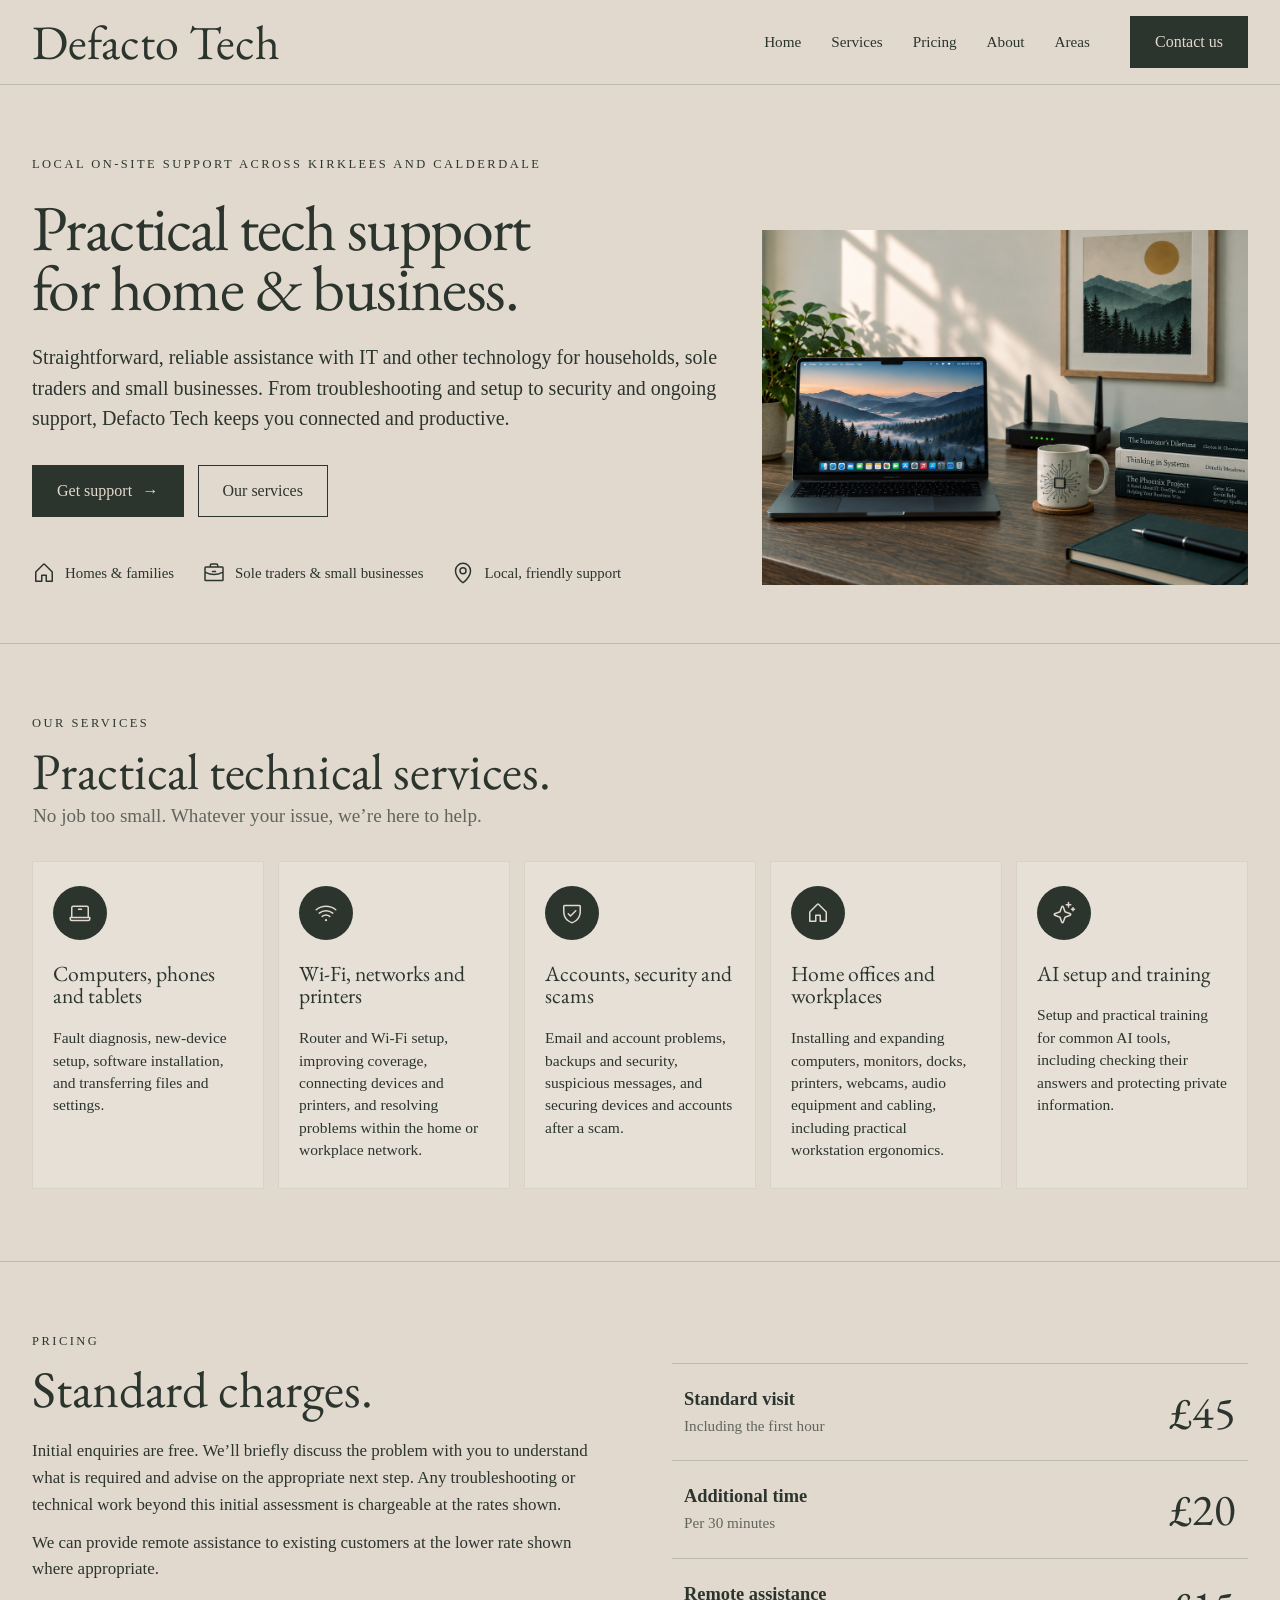
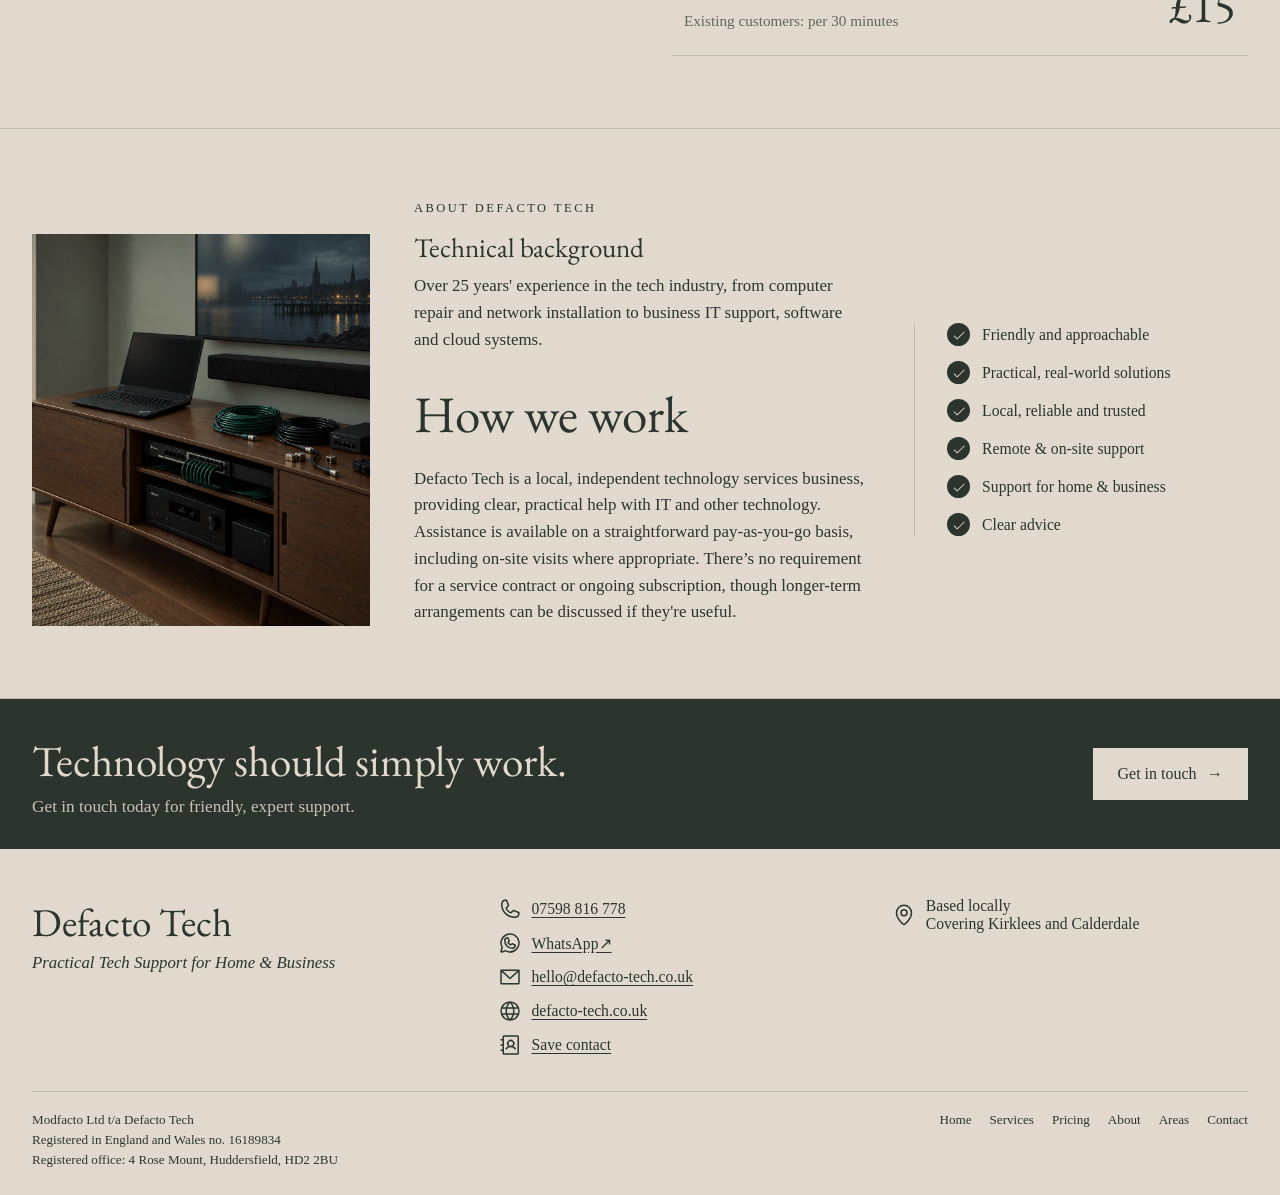
==== index.html @ 12ec0cfb "Import" ====
<!doctype html>
<html lang="en-GB">
    <head>
        <meta charset="utf-8">
        <meta name="viewport" content="width=device-width, initial-scale=1">
        <title>Defacto Tech - Practical Tech Support for Home &amp; Business</title>
        <style>
@font-face {
    font-family: 'EB Garamond';
    src: url('./fonts/EBGaramond-Regular.ttf') format('truetype');
    font-style: normal;
    font-weight: 400;
    font-display: swap;
}
:root {
    --cream: #e2d9ce;
    --green: #2b352e;
    --line: rgba(43,53,46,.20);
    --card: rgba(255,255,255,.18);
    --max: 1320px;
    --font-display: 'EB Garamond', Georgia, serif;
}
* { box-sizing: border-box; }
html { scroll-behavior: smooth; }
body {
    margin: 0;
    background: var(--cream);
    color: var(--green);
    font-family: Georgia, serif;
}
a { color: inherit; }
img { display:block; width:100%; height:auto; }
.wrap { width:min(calc(100% - 64px), var(--max)); margin-inline:auto; }
.display { font-family:var(--font-display); font-weight:400; }
.eyebrow { font-size:.78rem; letter-spacing:.20em; text-transform:uppercase; }
.site-header { border-bottom:1px solid var(--line); }
.header-inner { height:84px; display:flex; align-items:center; gap:40px; }
.brand { font-family:var(--font-display); font-size:3rem; text-decoration:none; margin-right:auto; }
.site-header nav { display:flex; gap:30px; font-size:.95rem; }
.site-header nav a { text-decoration:none; padding:8px 0; border-bottom:1px solid transparent; }
.site-header nav a:hover { border-color:currentColor; }
.btn { display:inline-flex; align-items:center; justify-content:center; min-height:52px; padding:0 24px; border:1px solid var(--green); text-decoration:none; font-size:1rem; }
.btn .arrow { margin-left:.65em; }
.btn.primary { background:var(--green); color:var(--cream); }
.btn.light { background:var(--cream); color:var(--green); border-color:var(--cream); }
.hero { border-bottom:1px solid var(--line); }
.hero-inner { display:grid; grid-template-columns:1.5fr 1fr; }
.hero-copy { padding:72px 30px 58px 0; }
.hero-copy h1 { font-size:clamp(3.1rem,5vw,5.6rem); line-height:.94; margin:26px 0 24px; letter-spacing:-.025em; }
.hero-copy p { font-size:1.25rem; line-height:1.52; margin:0 0 32px; }
.hero-actions { display:flex; gap:14px; flex-wrap:wrap; margin-bottom:44px; }
.audience { display:flex; gap:28px; flex-wrap:wrap; margin:0; padding:0; list-style:none; font-size:.93rem; }
.audience li { display:inline-flex; align-items:center; gap:9px; }
.hero-image { height:auto; align-self:end; padding: 72px 0 58px 0; }
.icon { width:24px; height:24px; flex:0 0 auto; }
.section { padding:72px 0; }
.section-head { display:flex; justify-content:space-between; gap:40px; align-items:end; margin-bottom:28px; }
.section h2 { font-size:3.2rem; line-height:1; margin:14px 0 0; font-weight:400; }
.section-head p { margin:8px 1px 6px; font-size:1.2rem; opacity: 0.7; }
.services { display:grid; grid-template-columns:repeat(5,1fr); gap:14px; margin:0; padding:0; list-style:none; }
.service { background:var(--card); border:1px solid rgba(43,53,46,.08); padding:24px 20px 26px; min-height:260px; }
.service .round { width:54px; height:54px; border-radius:50%; background:var(--green); color:var(--cream); display:grid; place-items:center; margin-bottom:22px; }
.service h3 { font-family:var(--font-display); font-size:1.35rem; line-height:1.05; margin:0 0 20px; font-weight:400; }
.service p { font-size:.97rem; line-height:1.45; margin:0; }
.pricing { border-top:1px solid var(--line); }
.pricing > .wrap > .eyebrow { margin-bottom:14px; }
.pricing-content {
    display:grid;
    grid-template-columns:minmax(0,1fr) minmax(0,1fr);
    gap:clamp(40px,5vw,80px);
    align-items:start;
}

.pricing-copy h2 { margin-top:0; }
.pricing-copy p { max-width:42rem; margin:0; font-size:1.06rem; line-height:1.58; }
.pricing-copy h2 + p { margin-top:24px; }
.pricing-copy p + p { margin-top:.65em; }

.pricing-rates {
    display:grid;
    grid-template-columns:1fr;
    margin:0;
    border-top:1px solid var(--line);
}

.pricing-rate {
    padding:24px 12px;
    display:grid;
    grid-template-columns:1fr auto;
    align-items:center;
    gap:24px;
    border-bottom:1px solid var(--line);
}

.pricing-rate dt {
    line-height:1.4;
}

.pricing-rate-title,
.pricing-rate-note {
    display:block;
}

.pricing-rate-title {
    font-size:1.15rem;
    font-weight:600;
    line-height:1.25;
}

.pricing-rate-note {
    margin-top:4px;
    font-size:.95rem;
    line-height:1.4;
    opacity:.7;
}

.pricing-rate dd {
    margin:0;
    font-family:var(--font-display);
    font-size:clamp(2.75rem,3.5vw,3.5rem);
    line-height:1;
    white-space:nowrap;
}

.about { border-top:1px solid var(--line); border-bottom:1px solid var(--line); }
.about-grid { display:grid; grid-template-columns:.83fr 1.12fr .82fr; gap:18px 44px; align-items:start; }
.about-grid > .eyebrow { grid-column:2; grid-row:1; }
.about-image { grid-column:1; grid-row:2; height:100%; min-height:0; object-fit:cover; object-position:center; }
.about-copy { grid-column:2; grid-row:2; }
.about-copy > h2 { line-height:.98; margin:0 0 26px; }
.about-copy p { font-size:1.06rem; line-height:1.58; margin:0; }
.about-experience { margin:0 0 36px; }
.about-experience h2 { margin:0 0 12px; font-size:1.7rem; }
.about-experience p { margin:0; font-size:1.06rem; line-height:1.58; }
.checks { grid-column:3; grid-row:2; align-self:center; border-left:1px solid var(--line); margin:0; padding-left:32px; display:grid; gap:15px; list-style:none; }
.check { display:flex; align-items:center; gap:12px; font-size:.98rem; }
.check .mark { width:23px; height:23px; border-radius:50%; background:var(--green); display:grid; place-items:center; }
.check .mark img { width:14px; height:14px; }
.cta { background:var(--green); color:var(--cream); }
.cta-inner { min-height:150px; display:grid; grid-template-columns:1fr auto; align-items:center; gap:40px; }
.cta h2 { font-family:var(--font-display); font-size:2.7rem; font-weight:400; margin:0 0 8px; }
.cta p { margin:0; font-size:1.08rem; opacity:.86; }
footer { padding:48px 0 26px; }
.footer-top { display:grid; grid-template-columns:1.2fr 1fr 1fr; gap:38px; align-items:start; }
.footer-brand { font-size:2.45rem; margin-bottom:5px; }
.footer-tagline { font-style:italic; font-size:1.05rem; }
.contact-list { display:grid; gap:10px; font-style:normal; }
.contact-list div { display:flex; gap:10px; align-items:center; font-size:.98rem; }
.contact-list a { text-underline-offset:.18em; }
.footer-rule { border:0; border-top:1px solid var(--line); margin:34px 0 18px; }
.footer-bottom { display:flex; justify-content:space-between; gap:24px; font-size:.82rem; line-height:1.5; }
.footer-links { display:flex; gap:18px; flex-wrap:wrap; }
.footer-links a { text-decoration:none; }
@media (max-width:1100px) {
    .services { grid-template-columns:repeat(3,1fr); }
    .about-grid { grid-template-columns:1fr 1.35fr; }
    .checks { grid-column:1/-1; grid-row:3; border-left:0; border-top:1px solid var(--line); padding:26px 0 0; grid-template-columns:repeat(2,1fr); }
}
  @media (max-width:820px) {
      .wrap { width:min(calc(100% - 36px), var(--max)); }
      .header-inner { height:auto; padding:20px 0; flex-wrap:wrap; }
      .brand { width:100%; }
      .site-header nav { order:3; width:100%; overflow:auto; gap:22px; }
      .site-header nav a { flex:0 0 auto; }
      .hero-inner { grid-template-columns:1fr; }
      .hero-copy { padding:54px 0 46px; }
      .services { grid-template-columns:repeat(2,1fr); }
      .pricing-content { grid-template-columns: 1fr; gap: 2.5rem; }
      .pricing-rate { gap: 1rem; }
      .pricing-rate dd { font-size: 2.5rem; }
      .about-grid { grid-template-columns:1fr; }
      .about-grid > .eyebrow { grid-column:1; }
      .about-image { height:auto; aspect-ratio:4/3; }
      .about-copy { grid-column:1; grid-row:3; }
      .checks { grid-column:1; grid-row:4; grid-template-columns:1fr; }
      .cta-inner { grid-template-columns:1fr; padding:38px 0; }
      .footer-top { grid-template-columns:1fr; }
      .footer-bottom { flex-direction:column; }
  }
  @media (max-width:520px) {
      .header-inner { gap:16px 20px; }
      .brand { width:auto; font-size:1.8rem; }
      .header-inner > .btn { min-height:44px; margin-left:auto; padding:0 16px; }
      .hero-copy h1 { font-size:3.35rem; }
      .section { padding:54px 0; }
      .section-head { display:block; }
      .section-head > p { margin-top:18px; }
      .services { grid-template-columns:1fr; }
      .section h2 { font-size:2.7rem; }
  }
        </style>
    </head>
    <body>
        <header class="site-header">
            <div class="wrap header-inner">
                <a class="brand" href="#">Defacto Tech</a>
                <nav aria-label="Primary">
                    <a href="#">Home</a><a href="#services">Services</a><a href="#pricing">Pricing</a><a href="#about">About</a><a href="#areas">Areas</a>
                </nav>
                <a class="btn primary" href="#contact">Contact us</a>
            </div>
        </header>

        <main>
            <section class="hero">
                <div class="wrap hero-inner">
                    <div class="hero-copy">
                        <div class="eyebrow">Local on-site support across Kirklees and Calderdale</div>
                        <h1 class="display">Practical tech support<br>for home &amp; business.</h1>
                        <p>Straightforward, reliable assistance with IT and
                        other technology for households, sole traders and small
                        businesses. From troubleshooting and setup to security
                        and ongoing support, Defacto Tech keeps you connected
                        and productive.</p>
                        <div class="hero-actions">
                            <a class="btn primary" href="#contact">Get support<span class="arrow" aria-hidden="true">→</span></a>
                            <a class="btn" href="#services">Our services</a>
                        </div>
                        <ul class="audience">
                            <li><img class="icon" src="icons/audience-home.svg" alt="">Homes &amp; families</li>
                            <li><img class="icon" src="icons/audience-business.svg" alt="">Sole traders &amp; small businesses</li>
                            <li><img class="icon" src="icons/map-pin.svg" alt="">Local, friendly support</li>
                        </ul>
                    </div>
                    <img class="hero-image" src="defacto-hero.png" alt="Home office with laptop, router, mug and notebooks">
                </div>
            </section>

            <section class="section" id="services">
                <div class="wrap">
                    <div class="section-head">
                        <div>
                            <div class="eyebrow">Our services</div>
                            <h2 class="display">Practical technical services.</h2>
                            <p>No job too small. Whatever your issue, we’re here to help.</p>
                        </div>
                    </div>
                    <ul class="services">
                        <li class="service">
                            <div class="round"><img class="icon" src="icons/laptop.svg" alt=""></div>
                            <h3>Computers, phones and tablets</h3>
                            <p>Fault diagnosis, new-device setup, software installation, and transferring files and settings.</p>
                        </li>
                        <li class="service">
                            <div class="round"><img class="icon" src="icons/wifi.svg" alt=""></div>
                            <h3>Wi-Fi, networks and printers</h3>
                            <p>Router and Wi-Fi setup, improving coverage, connecting devices and printers, and resolving problems within the home or workplace network.</p>
                        </li>
                        <li class="service">
                            <div class="round"><img class="icon" src="icons/shield-check.svg" alt=""></div>
                            <h3>Accounts, security and scams</h3>
                            <p>Email and account problems, backups and security, suspicious messages, and securing devices and accounts after a scam.</p>
                        </li>
                        <li class="service">
                            <div class="round"><img class="icon" src="icons/house.svg" alt=""></div>
                            <h3>Home offices and workplaces</h3>
                            <p>Installing and expanding computers, monitors, docks, printers, webcams, audio equipment and cabling, including practical workstation ergonomics.</p>
                        </li>
                        <li class="service">
                            <div class="round"><img class="icon" src="icons/sparkle.svg" alt=""></div>
                            <h3>AI setup and training</h3>
                            <p>Setup and practical training for common AI tools, including checking their answers and protecting private information.</p>
                        </li>
                    </ul>
                </div>
            </section>

            <section class="section pricing" id="pricing">
                <div class="wrap">
                    <div class="eyebrow">Pricing</div>
                    <div class="pricing-content">
                        <div class="pricing-copy">
                            <h2 class="display">Standard charges.</h2>
                            <p>Initial enquiries are free. We’ll briefly discuss
                            the problem with you to understand what is required
                            and advise on the appropriate next step. Any
                            troubleshooting or technical work beyond this
                            initial assessment is chargeable at the rates
                            shown.</p>
                            <p>We can provide remote assistance to existing
                            customers at the lower rate shown where
                            appropriate.</p>
                        </div>
                        <dl class="pricing-rates">
                            <div class="pricing-rate">
                                <dt>
                                    <span class="pricing-rate-title">Standard visit</span>
                                    <span class="pricing-rate-note">Including the first hour</span>
                                </dt>
                                <dd>£45</dd>
                            </div>
                            <div class="pricing-rate">
                                <dt>
                                    <span class="pricing-rate-title">Additional time</span>
                                    <span class="pricing-rate-note">Per 30 minutes</span>
                                </dt>
                                <dd>£20</dd>
                            </div>
                            <div class="pricing-rate">
                                <dt>
                                    <span class="pricing-rate-title">Remote assistance</span>
                                    <span class="pricing-rate-note">Existing customers: per 30 minutes</span>
                                </dt>
                                <dd>£15</dd>
                            </div>
                        </dl>
                    </div>
                </div>
            </section>

            <section class="section about" id="about">
                <div class="wrap about-grid">
                    <img class="about-image" src="defacto-about.png" alt="Desk with laptop, mug and notebook">
                    <div class="eyebrow">About Defacto Tech</div>
                    <div class="about-copy">
                        <div class="about-experience">
                            <h2 class="display">Technical background</h2>
                            <p>Over 25 years' experience in the tech industry, from
                            computer repair and network installation to business IT
                            support, software and cloud systems.</p>
                        </div>
                        <h2 class="display">
                            How we work
                        </h2>
                        <p> Defacto Tech is a local, independent technology
                        services business, providing clear, practical help with
                        IT and other technology.</p>

                        <p> Assistance is available on a straightforward
                        pay-as-you-go basis, including on-site visits where
                        appropriate. There’s no requirement for a service
                        contract or ongoing subscription, though longer-term
                        arrangements can be discussed if they're useful. </p>
                    </div>
                    <ul class="checks">
                        <li class="check"><span class="mark"><img src="icons/check.svg" alt=""></span><span>Friendly and approachable</span></li>
                        <li class="check"><span class="mark"><img src="icons/check.svg" alt=""></span><span>Practical, real-world solutions</span></li>
                        <li class="check"><span class="mark"><img src="icons/check.svg" alt=""></span><span>Local, reliable and trusted</span></li>
                        <li class="check"><span class="mark"><img src="icons/check.svg" alt=""></span><span>Remote &amp; on-site support</span></li>
                        <li class="check"><span class="mark"><img src="icons/check.svg" alt=""></span><span>Support for home &amp; business</span></li>
                        <li class="check"><span class="mark"><img src="icons/check.svg" alt=""></span><span>Clear advice</span></li>
                    </ul>
                </div>
            </section>

            <section class="cta">
                <div class="wrap cta-inner">
                    <div><h2>Technology should simply work.</h2><p>Get in touch today for friendly, expert support.</p></div>
                    <a class="btn light" href="#contact">Get in touch<span class="arrow" aria-hidden="true">→</span></a>
                </div>
            </section>
        </main>

        <footer class="h-card" id="contact">
            <div class="wrap">
                <div class="footer-top">
                    <div>
                        <div class="display footer-brand p-name">Defacto Tech</div>
                        <div class="footer-tagline">
                            Practical Tech Support for Home &amp; Business
                        </div>
                    </div>
                    <address class="contact-list">
                        <div>
                            <img class="icon" src="icons/phone.svg" alt="">
                            <a class="p-tel" href="tel:+447598816778">07598 816 778</a>
                        </div>
                        <div><img class="icon" src="icons/whatsapp-logo.svg" alt=""><a href="https://wa.me/447598816778">WhatsApp↗</a></div>
                        <div><img class="icon" src="icons/mail.svg" alt=""><a class="u-email" href="mailto:hello@defacto-tech.co.uk">hello@defacto-tech.co.uk</a></div>
                        <div><img class="icon" src="icons/globe.svg" alt=""><a class="u-url" href="https://defacto-tech.co.uk">defacto-tech.co.uk</a></div>
                        <div><img class="icon" src="icons/address-book.svg" alt=""><a href="defacto-tech.vcf" type="text/vcard" download>Save contact</a></div>
                    </address>
                    <div class="contact-list" id="areas">
                        <div>
                            <img class="icon" src="icons/map-pin.svg" alt="">
                            <span>Based locally<br>Covering Kirklees and Calderdale</span>
                        </div>
                    </div>
                </div>
                <hr class="footer-rule">
                <div class="footer-bottom">
                    <div>
                        Modfacto Ltd t/a Defacto Tech<br>
                        Registered in England and Wales no. 16189834<br>
                        Registered office: 4 Rose Mount, Huddersfield, HD2 2BU
                    </div>
                    <nav class="footer-links" aria-label="Footer">
                        <a href="#">Home</a>
                        <a href="#services">Services</a>
                        <a href="#pricing">Pricing</a>
                        <a href="#about">About</a>
                        <a href="#areas">Areas</a>
                        <a href="#contact">Contact</a>
                    </nav>
                </div>
            </div>
        </footer>
    </body>
</html>
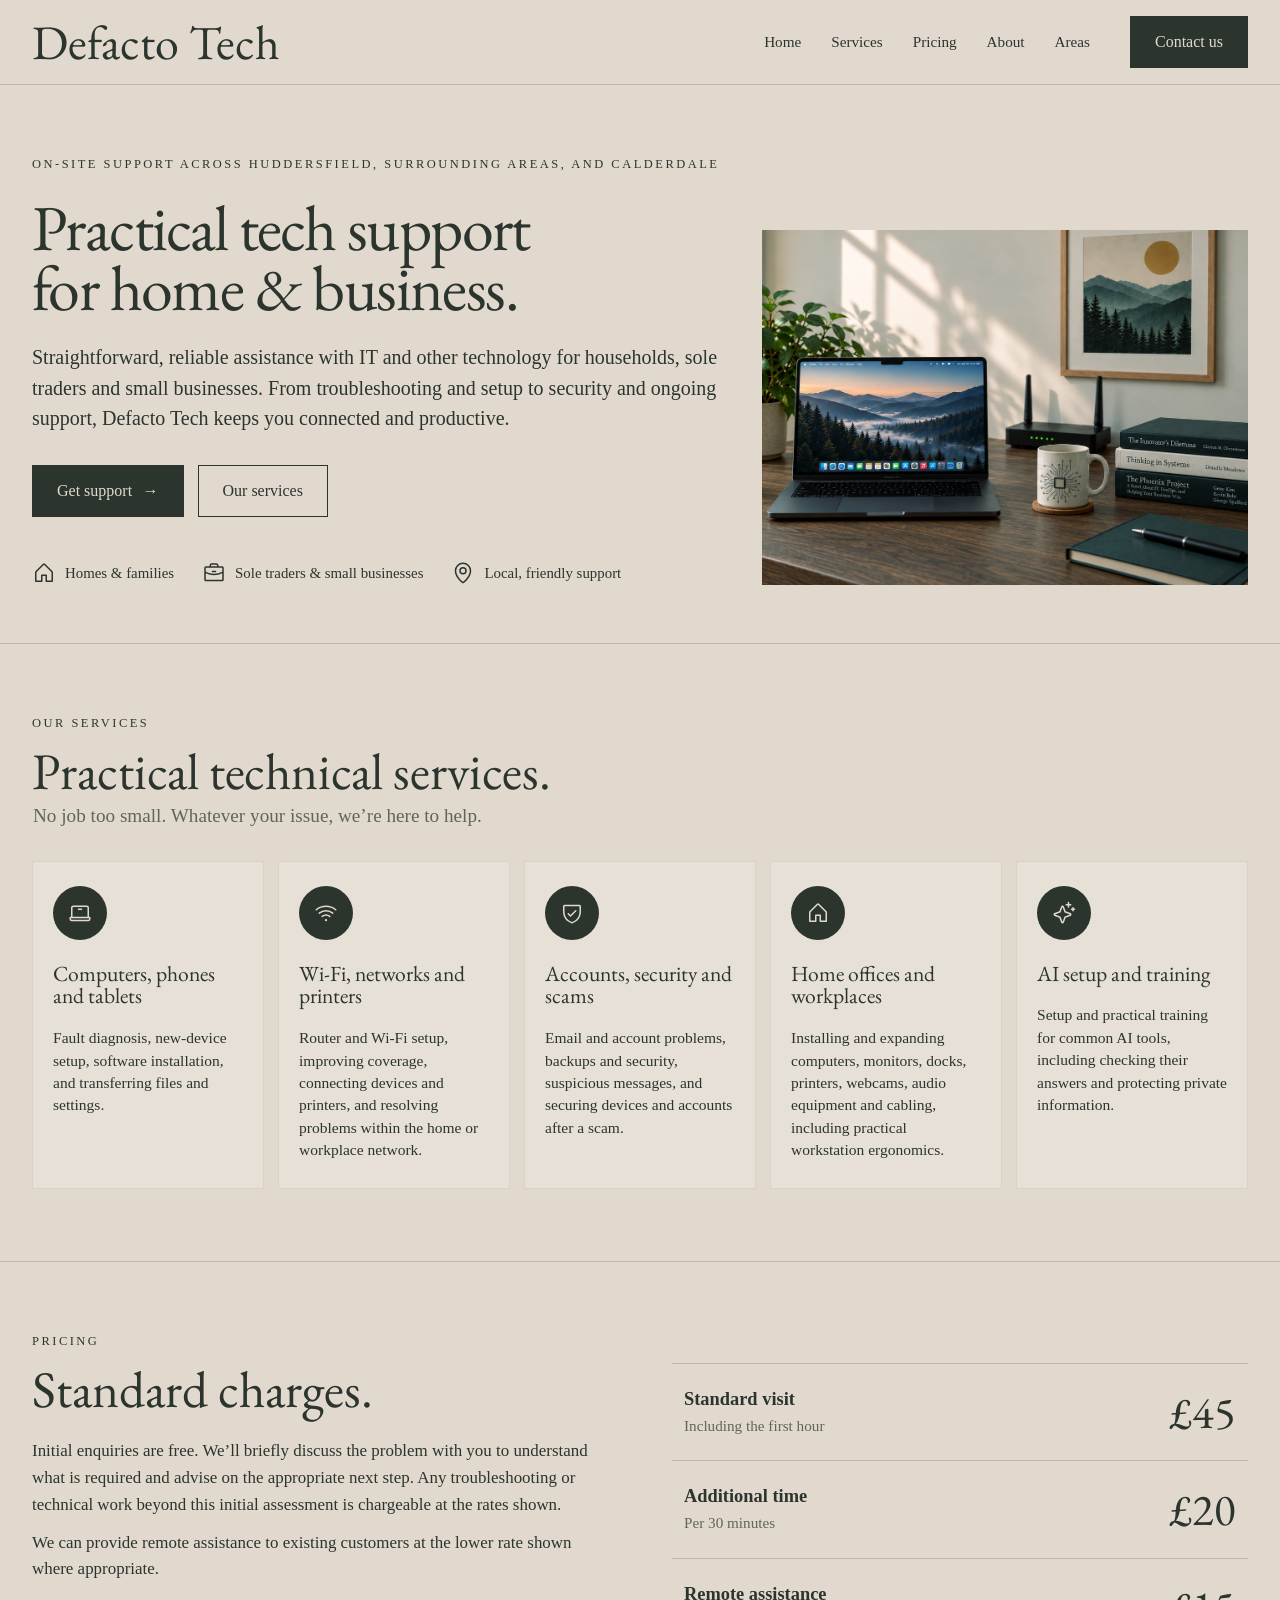
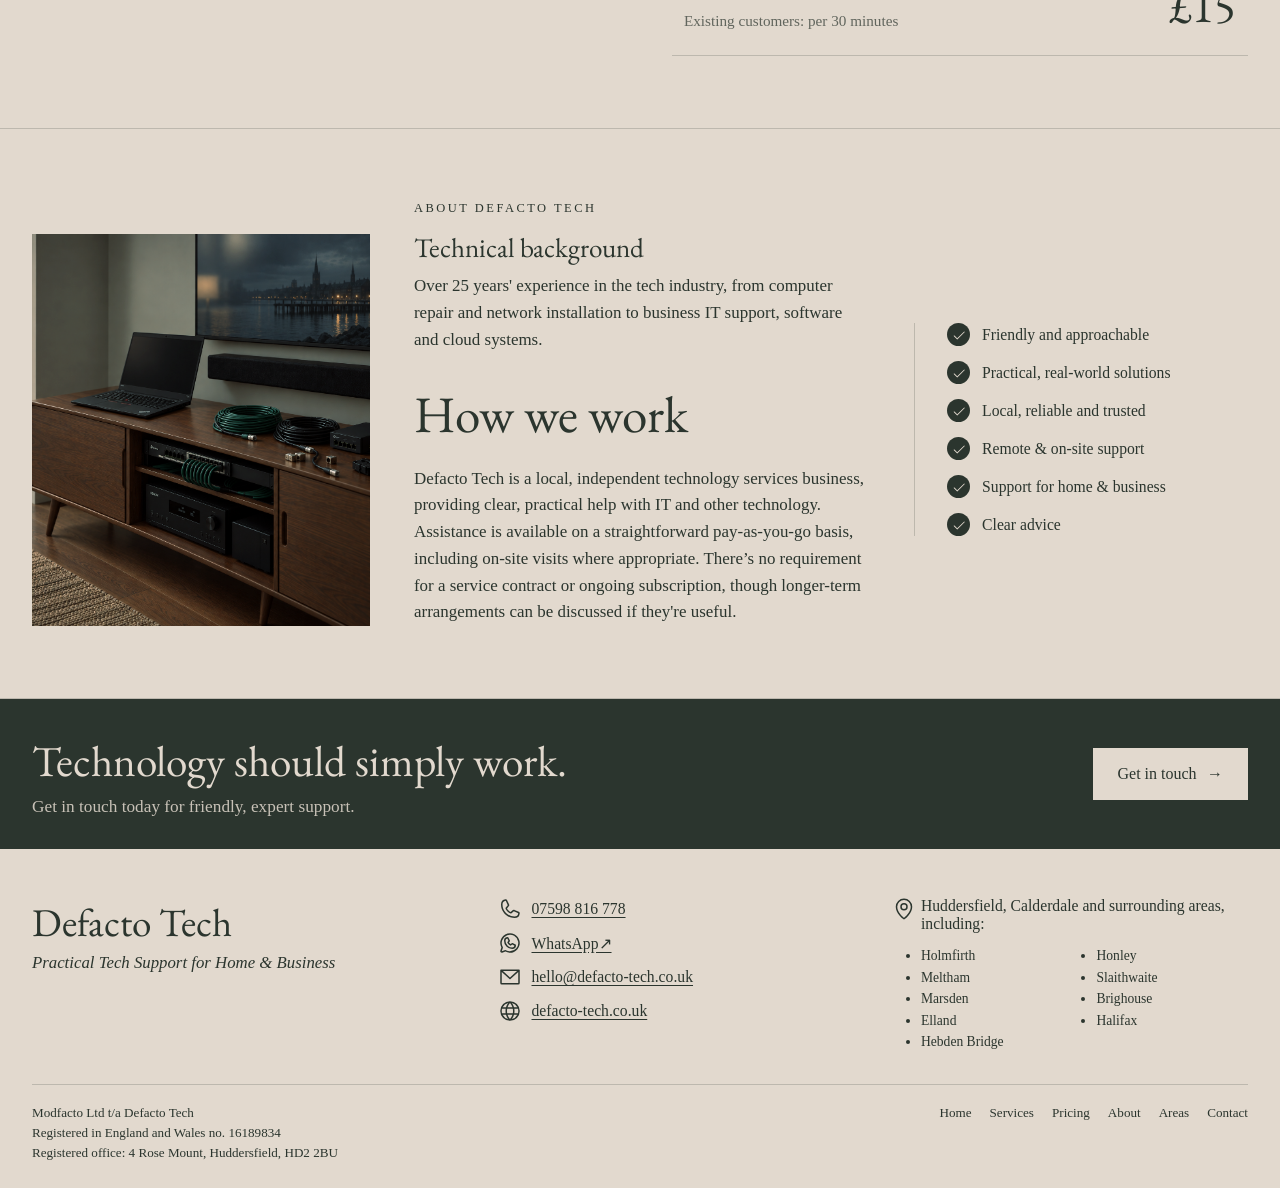
==== commit 630bb3ec: "Display areas better" ====
--- a/index.html
+++ b/index.html
@@ -151,6 +151,40 @@
 .footer-bottom { display:flex; justify-content:space-between; gap:24px; font-size:.82rem; line-height:1.5; }
 .footer-links { display:flex; gap:18px; flex-wrap:wrap; }
 .footer-links a { text-decoration:none; }
+
+#areas > div {
+    display: grid;
+    grid-template-columns: 1.2rem minmax(0, 1fr);
+    align-items: start;
+}
+
+#areas .icon {
+    grid-column: 1;
+    grid-row: 1 / 3;
+}
+
+#areas span {
+    grid-column: 2;
+}
+
+#areas ul {
+    grid-column: 2;
+    display: grid;
+    font-size: 0.85rem;
+    grid-template-columns: repeat(2, minmax(0, 1fr));
+    gap: 0.35rem 1.5rem;
+    margin: 0.3rem 0 0;
+    padding: 0;
+}
+
+@media (max-width: 480px) {
+    #areas ul {
+        grid-template-columns: 1fr 1fr;
+        column-gap: 0.75rem;
+    }
+}
+
+
 @media (max-width:1100px) {
     .services { grid-template-columns:repeat(3,1fr); }
     .about-grid { grid-template-columns:1fr 1.35fr; }
@@ -205,7 +239,7 @@
             <section class="hero">
                 <div class="wrap hero-inner">
                     <div class="hero-copy">
-                        <div class="eyebrow">Local on-site support across Kirklees and Calderdale</div>
+                        <div class="eyebrow">On-site support across Huddersfield, surrounding areas, and Calderdale</div>
                         <h1 class="display">Practical tech support<br>for home &amp; business.</h1>
                         <p>Straightforward, reliable assistance with IT and
                         other technology for households, sole traders and small
@@ -368,12 +402,25 @@
                         <div><img class="icon" src="icons/whatsapp-logo.svg" alt=""><a href="https://wa.me/447598816778">WhatsApp↗</a></div>
                         <div><img class="icon" src="icons/mail.svg" alt=""><a class="u-email" href="mailto:hello@defacto-tech.co.uk">hello@defacto-tech.co.uk</a></div>
                         <div><img class="icon" src="icons/globe.svg" alt=""><a class="u-url" href="https://defacto-tech.co.uk">defacto-tech.co.uk</a></div>
-                        <div><img class="icon" src="icons/address-book.svg" alt=""><a href="defacto-tech.vcf" type="text/vcard" download>Save contact</a></div>
                     </address>
                     <div class="contact-list" id="areas">
                         <div>
                             <img class="icon" src="icons/map-pin.svg" alt="">
-                            <span>Based locally<br>Covering Kirklees and Calderdale</span>
+                            <span>
+                                Huddersfield, Calderdale and
+                                surrounding areas, including:
+                            </span>
+                            <ul>
+                                <li>Holmfirth</li>
+                                <li>Honley</li>
+                                <li>Meltham</li>
+                                <li>Slaithwaite</li>
+                                <li>Marsden</li>
+                                <li>Brighouse</li>
+                                <li>Elland</li>
+                                <li>Halifax</li>
+                                <li>Hebden Bridge</li>
+                            </ul>
                         </div>
                     </div>
                 </div>
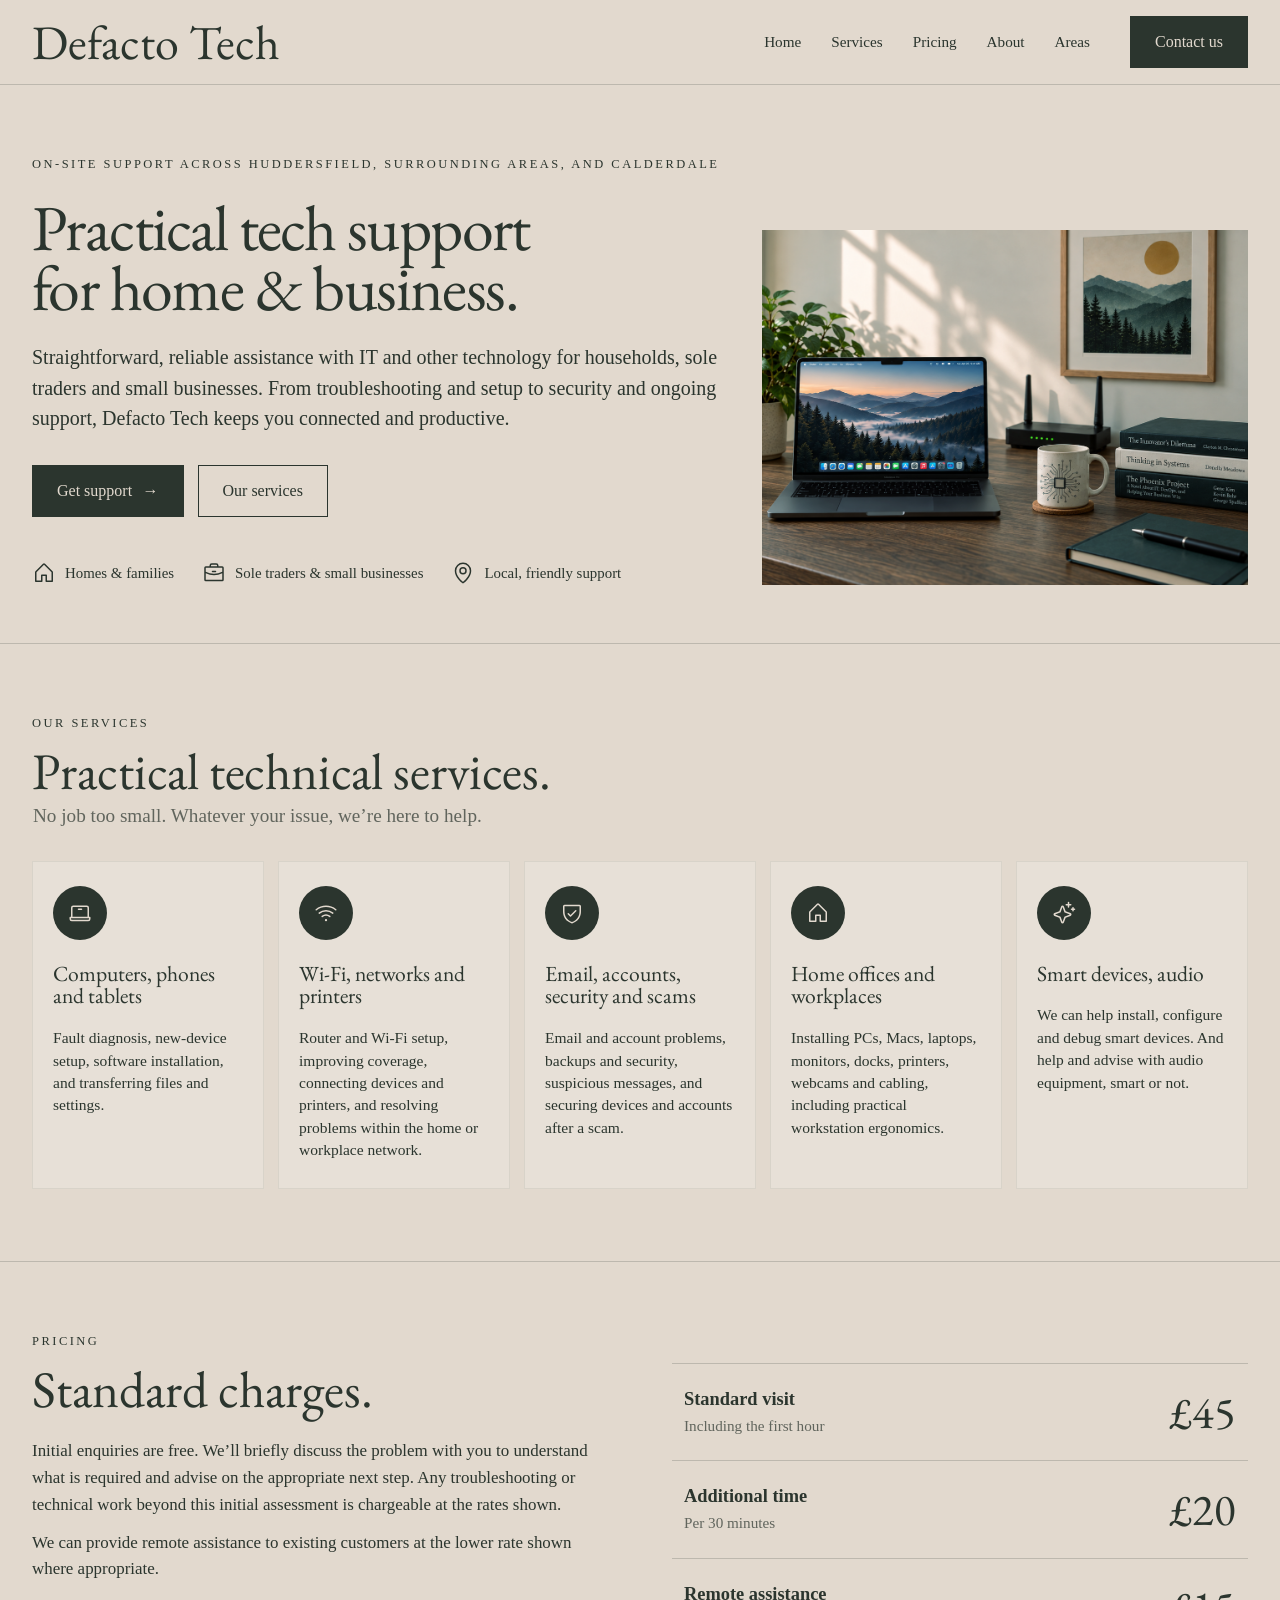
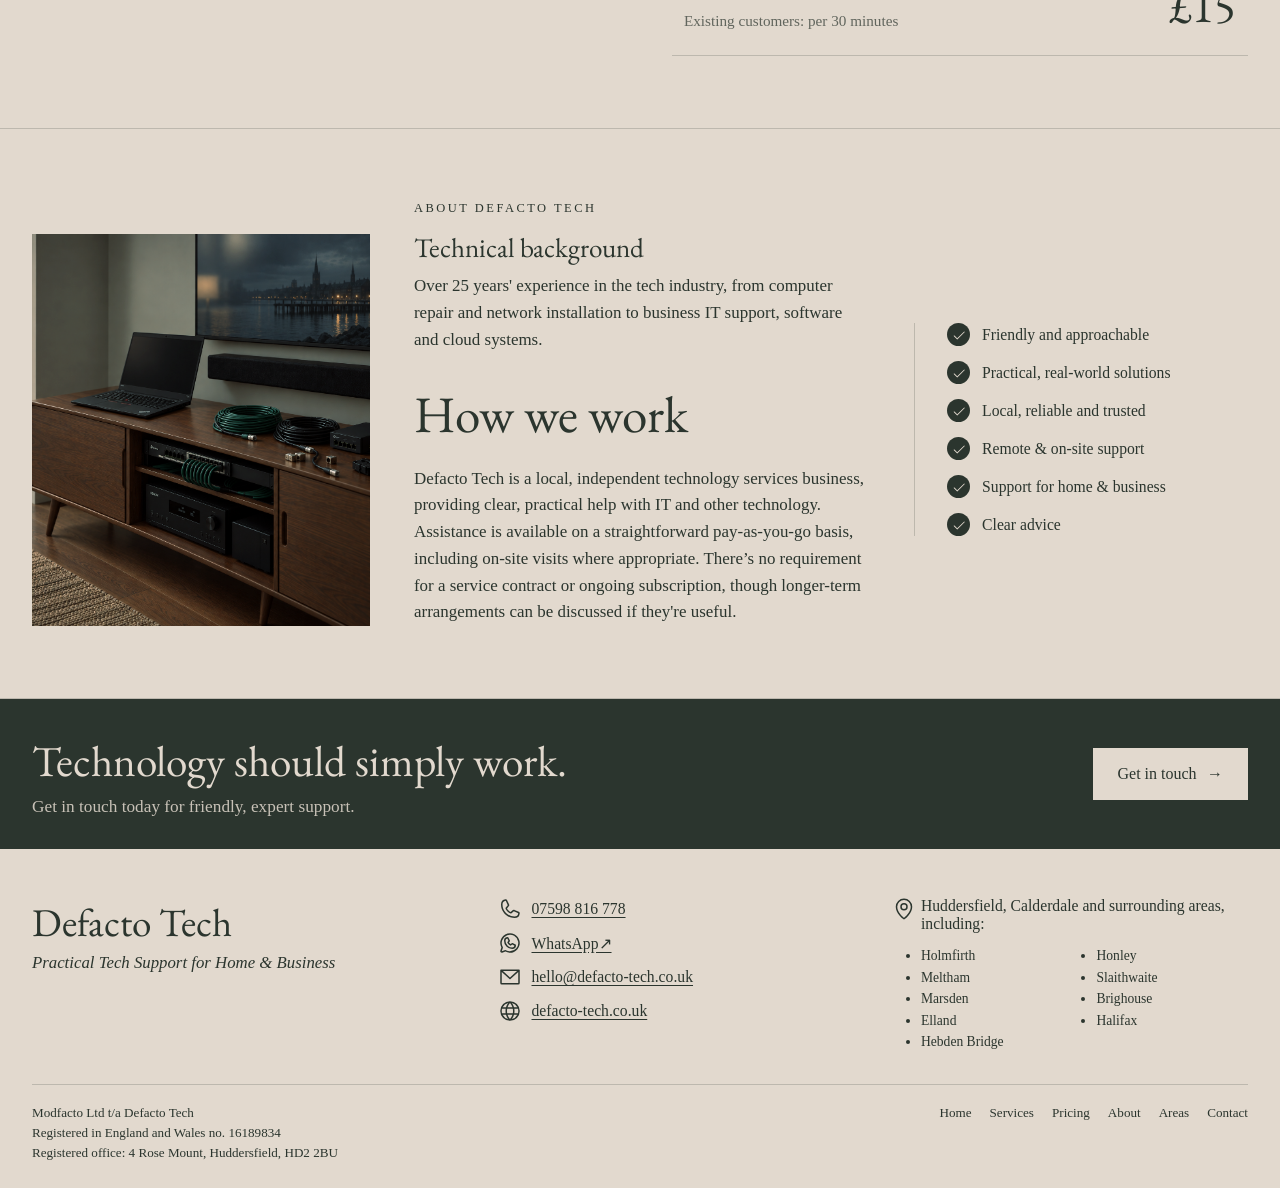
==== commit 6f9acb84: "Update Services copy" ====
--- a/index.html
+++ b/index.html
@@ -273,27 +273,47 @@
                         <li class="service">
                             <div class="round"><img class="icon" src="icons/laptop.svg" alt=""></div>
                             <h3>Computers, phones and tablets</h3>
-                            <p>Fault diagnosis, new-device setup, software installation, and transferring files and settings.</p>
+                            <p>
+                            Fault diagnosis, new-device setup, software
+                            installation, and transferring files and
+                            settings.
+                            </p>
                         </li>
                         <li class="service">
                             <div class="round"><img class="icon" src="icons/wifi.svg" alt=""></div>
                             <h3>Wi-Fi, networks and printers</h3>
-                            <p>Router and Wi-Fi setup, improving coverage, connecting devices and printers, and resolving problems within the home or workplace network.</p>
+                            <p>
+                            Router and Wi-Fi setup, improving coverage,
+                            connecting devices and printers, and resolving
+                            problems within the home or workplace network.
+                            </p>
                         </li>
                         <li class="service">
                             <div class="round"><img class="icon" src="icons/shield-check.svg" alt=""></div>
-                            <h3>Accounts, security and scams</h3>
-                            <p>Email and account problems, backups and security, suspicious messages, and securing devices and accounts after a scam.</p>
+                            <h3>Email, accounts, security and scams</h3>
+                            <p>
+                            Email and account problems, backups and security,
+                            suspicious messages, and securing devices and
+                            accounts after a scam.
+                            </p>
                         </li>
                         <li class="service">
                             <div class="round"><img class="icon" src="icons/house.svg" alt=""></div>
                             <h3>Home offices and workplaces</h3>
-                            <p>Installing and expanding computers, monitors, docks, printers, webcams, audio equipment and cabling, including practical workstation ergonomics.</p>
+                            <p>
+                            Installing PCs, Macs, laptops, monitors, docks,
+                            printers, webcams and cabling, including practical
+                            workstation ergonomics.
+                            </p>
                         </li>
                         <li class="service">
                             <div class="round"><img class="icon" src="icons/sparkle.svg" alt=""></div>
-                            <h3>AI setup and training</h3>
-                            <p>Setup and practical training for common AI tools, including checking their answers and protecting private information.</p>
+                            <h3>Smart devices, audio</h3>
+                            <p>
+                            We can help install, configure and debug smart
+                            devices. And help and advise with audio equipment,
+                            smart or not.
+                            </p>
                         </li>
                     </ul>
                 </div>
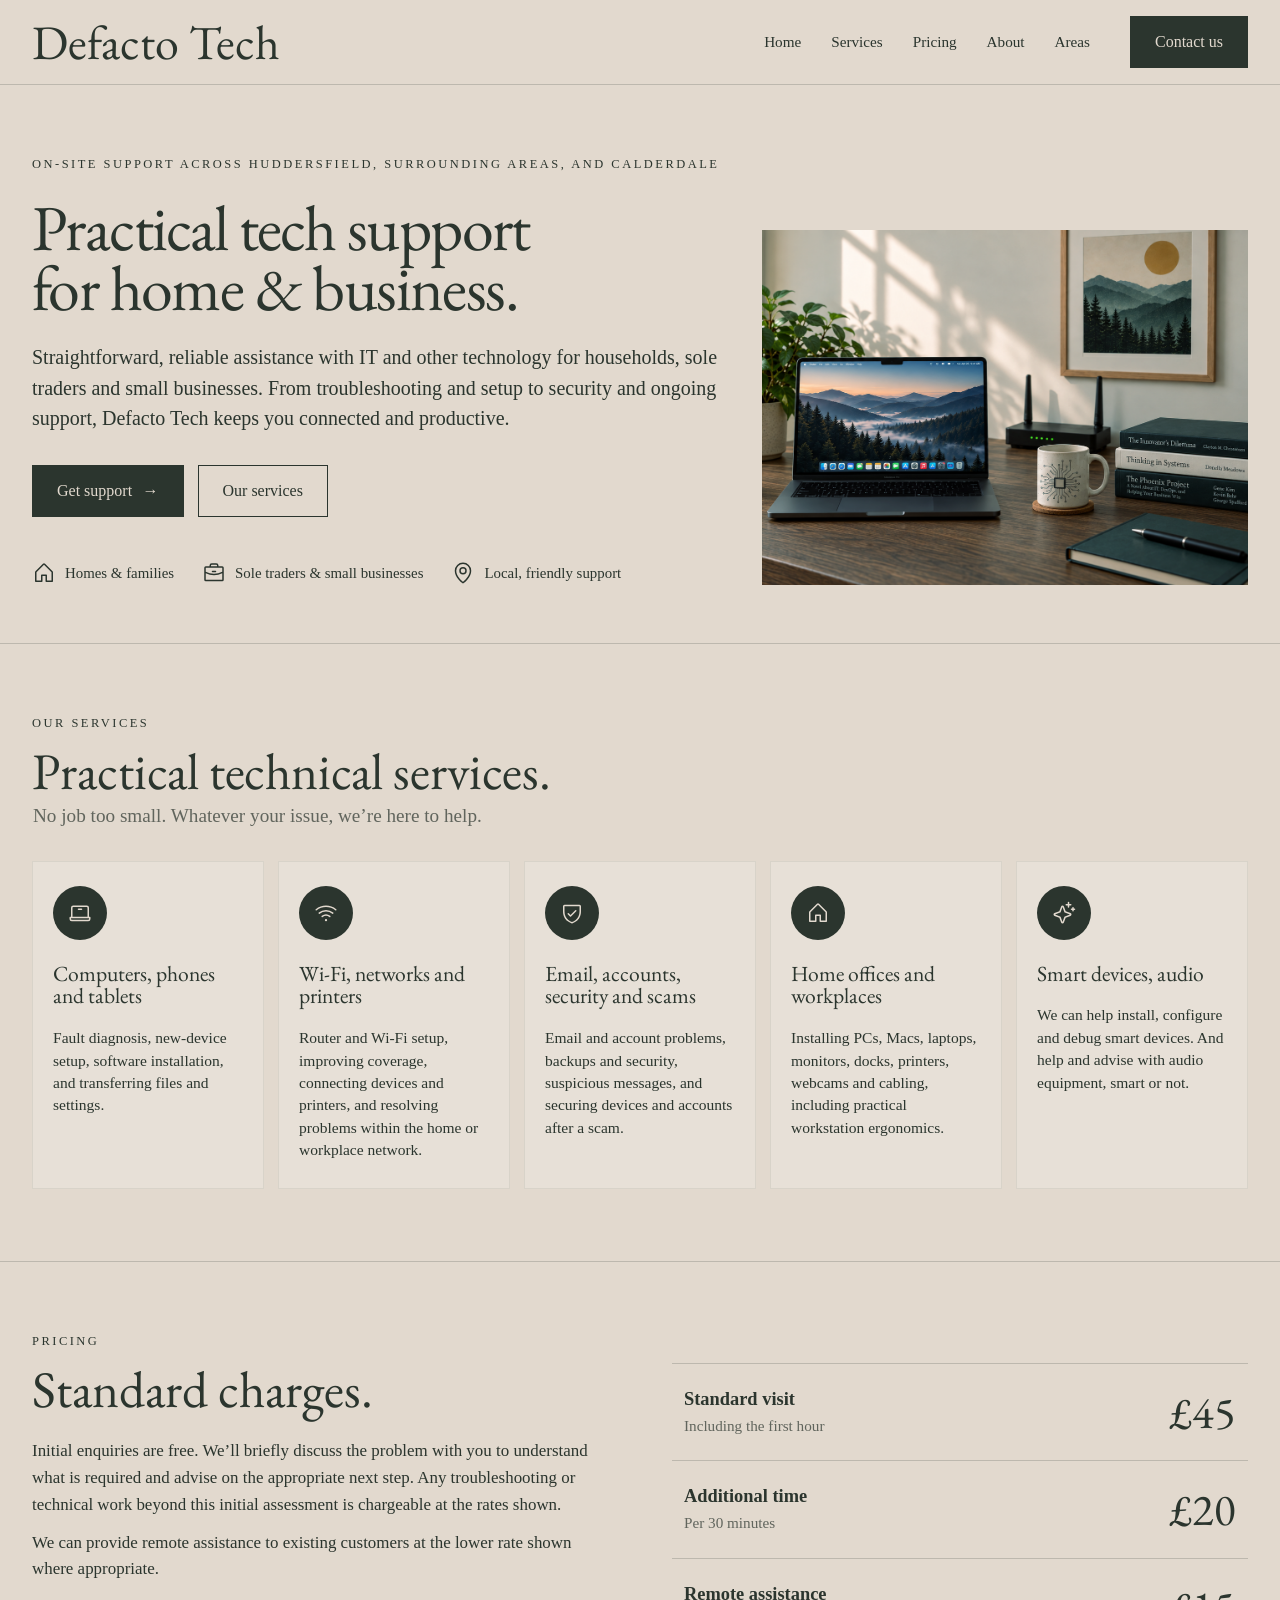
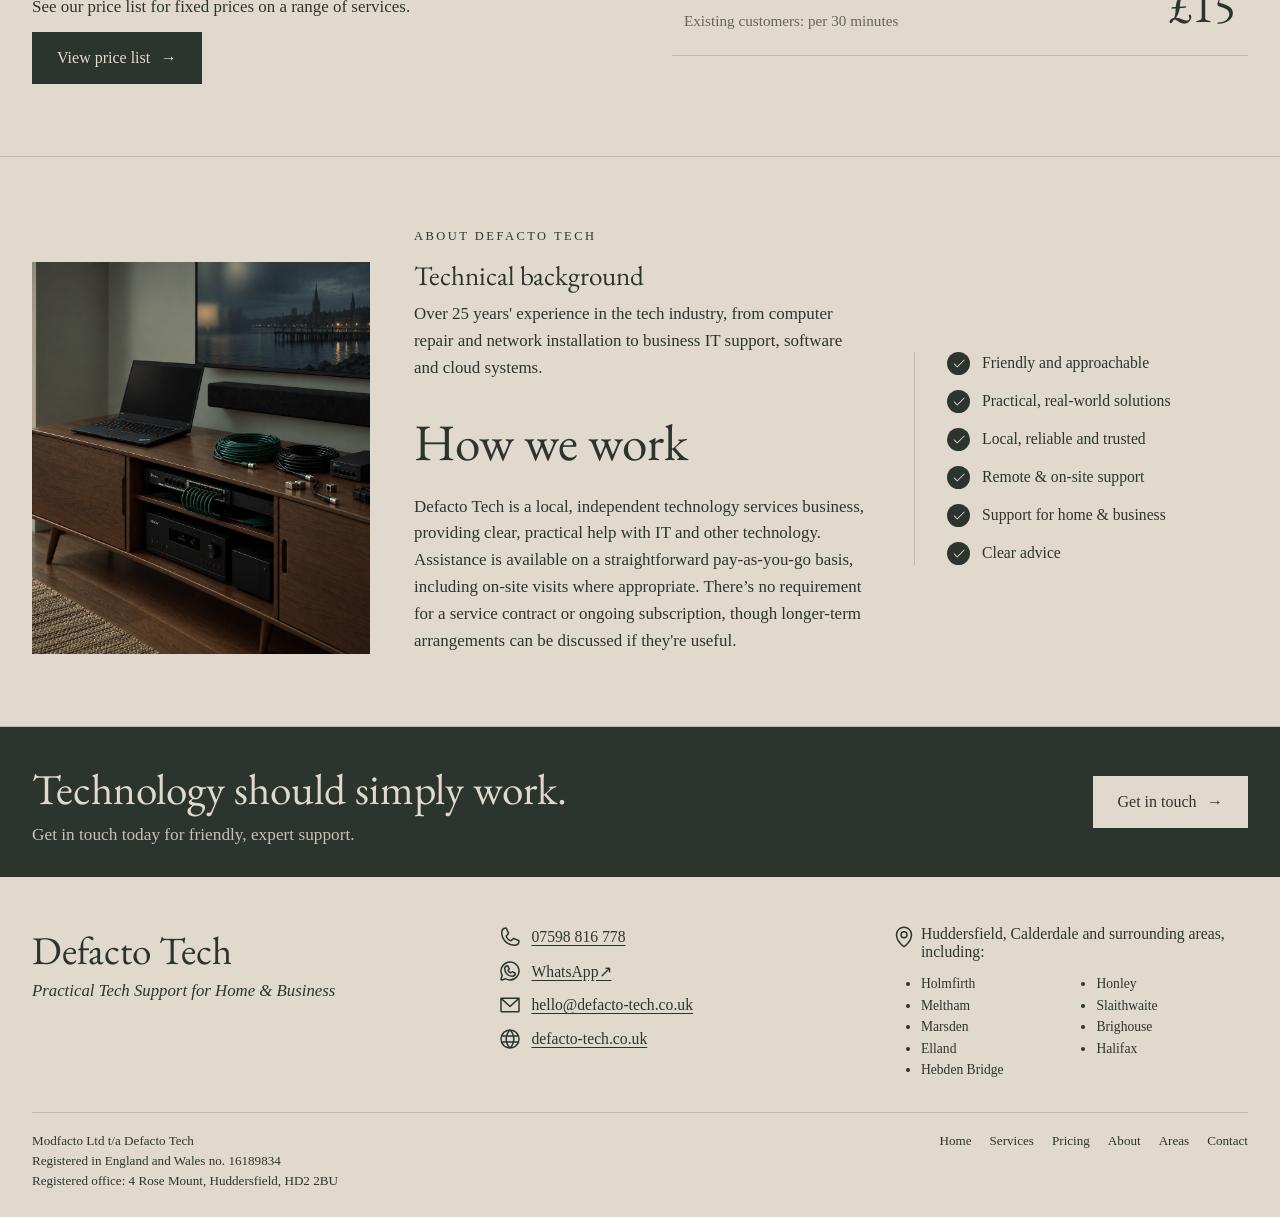
==== commit 7c972bd9: "Build site from md/html/template, add prices" ====
--- a/index.html
+++ b/index.html
@@ -1,241 +1,23 @@
 <!doctype html>
 <html lang="en-GB">
-    <head>
-        <meta charset="utf-8">
-        <meta name="viewport" content="width=device-width, initial-scale=1">
-        <title>Defacto Tech - Practical Tech Support for Home &amp; Business</title>
-        <style>
-@font-face {
-    font-family: 'EB Garamond';
-    src: url('./fonts/EBGaramond-Regular.ttf') format('truetype');
-    font-style: normal;
-    font-weight: 400;
-    font-display: swap;
-}
-:root {
-    --cream: #e2d9ce;
-    --green: #2b352e;
-    --line: rgba(43,53,46,.20);
-    --card: rgba(255,255,255,.18);
-    --max: 1320px;
-    --font-display: 'EB Garamond', Georgia, serif;
-}
-* { box-sizing: border-box; }
-html { scroll-behavior: smooth; }
-body {
-    margin: 0;
-    background: var(--cream);
-    color: var(--green);
-    font-family: Georgia, serif;
-}
-a { color: inherit; }
-img { display:block; width:100%; height:auto; }
-.wrap { width:min(calc(100% - 64px), var(--max)); margin-inline:auto; }
-.display { font-family:var(--font-display); font-weight:400; }
-.eyebrow { font-size:.78rem; letter-spacing:.20em; text-transform:uppercase; }
-.site-header { border-bottom:1px solid var(--line); }
-.header-inner { height:84px; display:flex; align-items:center; gap:40px; }
-.brand { font-family:var(--font-display); font-size:3rem; text-decoration:none; margin-right:auto; }
-.site-header nav { display:flex; gap:30px; font-size:.95rem; }
-.site-header nav a { text-decoration:none; padding:8px 0; border-bottom:1px solid transparent; }
-.site-header nav a:hover { border-color:currentColor; }
-.btn { display:inline-flex; align-items:center; justify-content:center; min-height:52px; padding:0 24px; border:1px solid var(--green); text-decoration:none; font-size:1rem; }
-.btn .arrow { margin-left:.65em; }
-.btn.primary { background:var(--green); color:var(--cream); }
-.btn.light { background:var(--cream); color:var(--green); border-color:var(--cream); }
-.hero { border-bottom:1px solid var(--line); }
-.hero-inner { display:grid; grid-template-columns:1.5fr 1fr; }
-.hero-copy { padding:72px 30px 58px 0; }
-.hero-copy h1 { font-size:clamp(3.1rem,5vw,5.6rem); line-height:.94; margin:26px 0 24px; letter-spacing:-.025em; }
-.hero-copy p { font-size:1.25rem; line-height:1.52; margin:0 0 32px; }
-.hero-actions { display:flex; gap:14px; flex-wrap:wrap; margin-bottom:44px; }
-.audience { display:flex; gap:28px; flex-wrap:wrap; margin:0; padding:0; list-style:none; font-size:.93rem; }
-.audience li { display:inline-flex; align-items:center; gap:9px; }
-.hero-image { height:auto; align-self:end; padding: 72px 0 58px 0; }
-.icon { width:24px; height:24px; flex:0 0 auto; }
-.section { padding:72px 0; }
-.section-head { display:flex; justify-content:space-between; gap:40px; align-items:end; margin-bottom:28px; }
-.section h2 { font-size:3.2rem; line-height:1; margin:14px 0 0; font-weight:400; }
-.section-head p { margin:8px 1px 6px; font-size:1.2rem; opacity: 0.7; }
-.services { display:grid; grid-template-columns:repeat(5,1fr); gap:14px; margin:0; padding:0; list-style:none; }
-.service { background:var(--card); border:1px solid rgba(43,53,46,.08); padding:24px 20px 26px; min-height:260px; }
-.service .round { width:54px; height:54px; border-radius:50%; background:var(--green); color:var(--cream); display:grid; place-items:center; margin-bottom:22px; }
-.service h3 { font-family:var(--font-display); font-size:1.35rem; line-height:1.05; margin:0 0 20px; font-weight:400; }
-.service p { font-size:.97rem; line-height:1.45; margin:0; }
-.pricing { border-top:1px solid var(--line); }
-.pricing > .wrap > .eyebrow { margin-bottom:14px; }
-.pricing-content {
-    display:grid;
-    grid-template-columns:minmax(0,1fr) minmax(0,1fr);
-    gap:clamp(40px,5vw,80px);
-    align-items:start;
-}
-
-.pricing-copy h2 { margin-top:0; }
-.pricing-copy p { max-width:42rem; margin:0; font-size:1.06rem; line-height:1.58; }
-.pricing-copy h2 + p { margin-top:24px; }
-.pricing-copy p + p { margin-top:.65em; }
-
-.pricing-rates {
-    display:grid;
-    grid-template-columns:1fr;
-    margin:0;
-    border-top:1px solid var(--line);
-}
-
-.pricing-rate {
-    padding:24px 12px;
-    display:grid;
-    grid-template-columns:1fr auto;
-    align-items:center;
-    gap:24px;
-    border-bottom:1px solid var(--line);
-}
-
-.pricing-rate dt {
-    line-height:1.4;
-}
-
-.pricing-rate-title,
-.pricing-rate-note {
-    display:block;
-}
-
-.pricing-rate-title {
-    font-size:1.15rem;
-    font-weight:600;
-    line-height:1.25;
-}
-
-.pricing-rate-note {
-    margin-top:4px;
-    font-size:.95rem;
-    line-height:1.4;
-    opacity:.7;
-}
-
-.pricing-rate dd {
-    margin:0;
-    font-family:var(--font-display);
-    font-size:clamp(2.75rem,3.5vw,3.5rem);
-    line-height:1;
-    white-space:nowrap;
-}
-
-.about { border-top:1px solid var(--line); border-bottom:1px solid var(--line); }
-.about-grid { display:grid; grid-template-columns:.83fr 1.12fr .82fr; gap:18px 44px; align-items:start; }
-.about-grid > .eyebrow { grid-column:2; grid-row:1; }
-.about-image { grid-column:1; grid-row:2; height:100%; min-height:0; object-fit:cover; object-position:center; }
-.about-copy { grid-column:2; grid-row:2; }
-.about-copy > h2 { line-height:.98; margin:0 0 26px; }
-.about-copy p { font-size:1.06rem; line-height:1.58; margin:0; }
-.about-experience { margin:0 0 36px; }
-.about-experience h2 { margin:0 0 12px; font-size:1.7rem; }
-.about-experience p { margin:0; font-size:1.06rem; line-height:1.58; }
-.checks { grid-column:3; grid-row:2; align-self:center; border-left:1px solid var(--line); margin:0; padding-left:32px; display:grid; gap:15px; list-style:none; }
-.check { display:flex; align-items:center; gap:12px; font-size:.98rem; }
-.check .mark { width:23px; height:23px; border-radius:50%; background:var(--green); display:grid; place-items:center; }
-.check .mark img { width:14px; height:14px; }
-.cta { background:var(--green); color:var(--cream); }
-.cta-inner { min-height:150px; display:grid; grid-template-columns:1fr auto; align-items:center; gap:40px; }
-.cta h2 { font-family:var(--font-display); font-size:2.7rem; font-weight:400; margin:0 0 8px; }
-.cta p { margin:0; font-size:1.08rem; opacity:.86; }
-footer { padding:48px 0 26px; }
-.footer-top { display:grid; grid-template-columns:1.2fr 1fr 1fr; gap:38px; align-items:start; }
-.footer-brand { font-size:2.45rem; margin-bottom:5px; }
-.footer-tagline { font-style:italic; font-size:1.05rem; }
-.contact-list { display:grid; gap:10px; font-style:normal; }
-.contact-list div { display:flex; gap:10px; align-items:center; font-size:.98rem; }
-.contact-list a { text-underline-offset:.18em; }
-.footer-rule { border:0; border-top:1px solid var(--line); margin:34px 0 18px; }
-.footer-bottom { display:flex; justify-content:space-between; gap:24px; font-size:.82rem; line-height:1.5; }
-.footer-links { display:flex; gap:18px; flex-wrap:wrap; }
-.footer-links a { text-decoration:none; }
-
-#areas > div {
-    display: grid;
-    grid-template-columns: 1.2rem minmax(0, 1fr);
-    align-items: start;
-}
-
-#areas .icon {
-    grid-column: 1;
-    grid-row: 1 / 3;
-}
-
-#areas span {
-    grid-column: 2;
-}
-
-#areas ul {
-    grid-column: 2;
-    display: grid;
-    font-size: 0.85rem;
-    grid-template-columns: repeat(2, minmax(0, 1fr));
-    gap: 0.35rem 1.5rem;
-    margin: 0.3rem 0 0;
-    padding: 0;
-}
-
-@media (max-width: 480px) {
-    #areas ul {
-        grid-template-columns: 1fr 1fr;
-        column-gap: 0.75rem;
-    }
-}
-
-
-@media (max-width:1100px) {
-    .services { grid-template-columns:repeat(3,1fr); }
-    .about-grid { grid-template-columns:1fr 1.35fr; }
-    .checks { grid-column:1/-1; grid-row:3; border-left:0; border-top:1px solid var(--line); padding:26px 0 0; grid-template-columns:repeat(2,1fr); }
-}
-  @media (max-width:820px) {
-      .wrap { width:min(calc(100% - 36px), var(--max)); }
-      .header-inner { height:auto; padding:20px 0; flex-wrap:wrap; }
-      .brand { width:100%; }
-      .site-header nav { order:3; width:100%; overflow:auto; gap:22px; }
-      .site-header nav a { flex:0 0 auto; }
-      .hero-inner { grid-template-columns:1fr; }
-      .hero-copy { padding:54px 0 46px; }
-      .services { grid-template-columns:repeat(2,1fr); }
-      .pricing-content { grid-template-columns: 1fr; gap: 2.5rem; }
-      .pricing-rate { gap: 1rem; }
-      .pricing-rate dd { font-size: 2.5rem; }
-      .about-grid { grid-template-columns:1fr; }
-      .about-grid > .eyebrow { grid-column:1; }
-      .about-image { height:auto; aspect-ratio:4/3; }
-      .about-copy { grid-column:1; grid-row:3; }
-      .checks { grid-column:1; grid-row:4; grid-template-columns:1fr; }
-      .cta-inner { grid-template-columns:1fr; padding:38px 0; }
-      .footer-top { grid-template-columns:1fr; }
-      .footer-bottom { flex-direction:column; }
-  }
-  @media (max-width:520px) {
-      .header-inner { gap:16px 20px; }
-      .brand { width:auto; font-size:1.8rem; }
-      .header-inner > .btn { min-height:44px; margin-left:auto; padding:0 16px; }
-      .hero-copy h1 { font-size:3.35rem; }
-      .section { padding:54px 0; }
-      .section-head { display:block; }
-      .section-head > p { margin-top:18px; }
-      .services { grid-template-columns:1fr; }
-      .section h2 { font-size:2.7rem; }
-  }
-        </style>
-    </head>
-    <body>
-        <header class="site-header">
+<head>
+    <meta charset="utf-8">
+    <meta name="viewport" content="width=device-width, initial-scale=1">
+    <title>Defacto Tech - Practical Tech Support for Home &amp; Business</title>
+    <link rel="stylesheet" href="css/site.css">
+</head>
+<body>
+<header class="site-header">
             <div class="wrap header-inner">
-                <a class="brand" href="#">Defacto Tech</a>
+                <a class="brand" href="index.html">Defacto Tech</a>
                 <nav aria-label="Primary">
-                    <a href="#">Home</a><a href="#services">Services</a><a href="#pricing">Pricing</a><a href="#about">About</a><a href="#areas">Areas</a>
+                    <a href="index.html">Home</a><a href="index.html#services">Services</a><a href="index.html#pricing">Pricing</a><a href="index.html#about">About</a><a href="#areas">Areas</a>
                 </nav>
                 <a class="btn primary" href="#contact">Contact us</a>
             </div>
         </header>
 
-        <main>
+<main>
             <section class="hero">
                 <div class="wrap hero-inner">
                     <div class="hero-copy">
@@ -334,6 +116,9 @@
                             <p>We can provide remote assistance to existing
                             customers at the lower rate shown where
                             appropriate.</p>
+                            <p>See our price list for fixed prices on a range
+                            of services.</p>
+                            <p><a class="btn primary" href="price-list.html">View price list<span class="arrow" aria-hidden="true">→</span></a></p>
                         </div>
                         <dl class="pricing-rates">
                             <div class="pricing-rate">
@@ -405,7 +190,7 @@
             </section>
         </main>
 
-        <footer class="h-card" id="contact">
+<footer class="h-card" id="contact">
             <div class="wrap">
                 <div class="footer-top">
                     <div>
@@ -452,15 +237,15 @@
                         Registered office: 4 Rose Mount, Huddersfield, HD2 2BU
                     </div>
                     <nav class="footer-links" aria-label="Footer">
-                        <a href="#">Home</a>
-                        <a href="#services">Services</a>
-                        <a href="#pricing">Pricing</a>
-                        <a href="#about">About</a>
+                        <a href="index.html">Home</a>
+                        <a href="index.html#services">Services</a>
+                        <a href="index.html#pricing">Pricing</a>
+                        <a href="index.html#about">About</a>
                         <a href="#areas">Areas</a>
                         <a href="#contact">Contact</a>
                     </nav>
                 </div>
             </div>
         </footer>
-    </body>
+</body>
 </html>
--- a/css/site.css
+++ b/css/site.css
@@ -0,0 +1,275 @@
+@font-face {
+    font-family: 'EB Garamond';
+    src: url('../fonts/EBGaramond-Regular.ttf') format('truetype');
+    font-style: normal;
+    font-weight: 400;
+    font-display: swap;
+}
+:root {
+    --cream: #e2d9ce;
+    --green: #2b352e;
+    --line: rgba(43,53,46,.20);
+    --card: rgba(255,255,255,.18);
+    --max: 1320px;
+    --font-display: 'EB Garamond', Georgia, serif;
+}
+* { box-sizing: border-box; }
+html { scroll-behavior: smooth; }
+body {
+    margin: 0;
+    background: var(--cream);
+    color: var(--green);
+    font-family: Georgia, serif;
+}
+a { color: inherit; }
+img { display:block; width:100%; height:auto; }
+.wrap { width:min(calc(100% - 64px), var(--max)); margin-inline:auto; }
+.display { font-family:var(--font-display); font-weight:400; }
+.eyebrow { font-size:.78rem; letter-spacing:.20em; text-transform:uppercase; }
+.site-header { border-bottom:1px solid var(--line); }
+.header-inner { height:84px; display:flex; align-items:center; gap:40px; }
+.brand { font-family:var(--font-display); font-size:3rem; text-decoration:none; margin-right:auto; }
+.site-header nav { display:flex; gap:30px; font-size:.95rem; }
+.site-header nav a { text-decoration:none; padding:8px 0; border-bottom:1px solid transparent; }
+.site-header nav a:hover { border-color:currentColor; }
+.btn { display:inline-flex; align-items:center; justify-content:center; min-height:52px; padding:0 24px; border:1px solid var(--green); text-decoration:none; font-size:1rem; }
+.btn .arrow { margin-left:.65em; }
+.btn.primary { background:var(--green); color:var(--cream); }
+.btn.light { background:var(--cream); color:var(--green); border-color:var(--cream); }
+.hero { border-bottom:1px solid var(--line); }
+.hero-inner { display:grid; grid-template-columns:1.5fr 1fr; }
+.hero-copy { padding:72px 30px 58px 0; }
+.hero-copy h1 { font-size:clamp(3.1rem,5vw,5.6rem); line-height:.94; margin:26px 0 24px; letter-spacing:-.025em; }
+.hero-copy p { font-size:1.25rem; line-height:1.52; margin:0 0 32px; }
+.hero-actions { display:flex; gap:14px; flex-wrap:wrap; margin-bottom:44px; }
+.audience { display:flex; gap:28px; flex-wrap:wrap; margin:0; padding:0; list-style:none; font-size:.93rem; }
+.audience li { display:inline-flex; align-items:center; gap:9px; }
+.hero-image { height:auto; align-self:end; padding: 72px 0 58px 0; }
+.icon { width:24px; height:24px; flex:0 0 auto; }
+.section { padding:72px 0; }
+.section-head { display:flex; justify-content:space-between; gap:40px; align-items:end; margin-bottom:28px; }
+.section h2 { font-size:3.2rem; line-height:1; margin:14px 0 0; font-weight:400; }
+.section-head p { margin:8px 1px 6px; font-size:1.2rem; opacity: 0.7; }
+.services { display:grid; grid-template-columns:repeat(5,1fr); gap:14px; margin:0; padding:0; list-style:none; }
+.service { background:var(--card); border:1px solid rgba(43,53,46,.08); padding:24px 20px 26px; min-height:260px; }
+.service .round { width:54px; height:54px; border-radius:50%; background:var(--green); color:var(--cream); display:grid; place-items:center; margin-bottom:22px; }
+.service h3 { font-family:var(--font-display); font-size:1.35rem; line-height:1.05; margin:0 0 20px; font-weight:400; }
+.service p { font-size:.97rem; line-height:1.45; margin:0; }
+.pricing { border-top:1px solid var(--line); }
+.pricing > .wrap > .eyebrow { margin-bottom:14px; }
+.pricing-content {
+    display:grid;
+    grid-template-columns:minmax(0,1fr) minmax(0,1fr);
+    gap:clamp(40px,5vw,80px);
+    align-items:start;
+}
+
+.pricing-copy h2 { margin-top:0; }
+.pricing-copy p { max-width:42rem; margin:0; font-size:1.06rem; line-height:1.58; }
+.pricing-copy h2 + p { margin-top:24px; }
+.pricing-copy p + p { margin-top:.65em; }
+
+.pricing-rates {
+    display:grid;
+    grid-template-columns:1fr;
+    margin:0;
+    border-top:1px solid var(--line);
+}
+
+.pricing-rate {
+    padding:24px 12px;
+    display:grid;
+    grid-template-columns:1fr auto;
+    align-items:center;
+    gap:24px;
+    border-bottom:1px solid var(--line);
+}
+
+.pricing-rate dt {
+    line-height:1.4;
+}
+
+.pricing-rate-title,
+.pricing-rate-note {
+    display:block;
+}
+
+.pricing-rate-title {
+    font-size:1.15rem;
+    font-weight:600;
+    line-height:1.25;
+}
+
+.pricing-rate-note {
+    margin-top:4px;
+    font-size:.95rem;
+    line-height:1.4;
+    opacity:.7;
+}
+
+.pricing-rate dd {
+    margin:0;
+    font-family:var(--font-display);
+    font-size:clamp(2.75rem,3.5vw,3.5rem);
+    line-height:1;
+    white-space:nowrap;
+}
+
+.about { border-top:1px solid var(--line); border-bottom:1px solid var(--line); }
+.about-grid { display:grid; grid-template-columns:.83fr 1.12fr .82fr; gap:18px 44px; align-items:start; }
+.about-grid > .eyebrow { grid-column:2; grid-row:1; }
+.about-image { grid-column:1; grid-row:2; height:100%; min-height:0; object-fit:cover; object-position:center; }
+.about-copy { grid-column:2; grid-row:2; }
+.about-copy > h2 { line-height:.98; margin:0 0 26px; }
+.about-copy p { font-size:1.06rem; line-height:1.58; margin:0; }
+.about-experience { margin:0 0 36px; }
+.about-experience h2 { margin:0 0 12px; font-size:1.7rem; }
+.about-experience p { margin:0; font-size:1.06rem; line-height:1.58; }
+.checks { grid-column:3; grid-row:2; align-self:center; border-left:1px solid var(--line); margin:0; padding-left:32px; display:grid; gap:15px; list-style:none; }
+.check { display:flex; align-items:center; gap:12px; font-size:.98rem; }
+.check .mark { width:23px; height:23px; border-radius:50%; background:var(--green); display:grid; place-items:center; }
+.check .mark img { width:14px; height:14px; }
+.cta { background:var(--green); color:var(--cream); }
+.cta-inner { min-height:150px; display:grid; grid-template-columns:1fr auto; align-items:center; gap:40px; }
+.cta h2 { font-family:var(--font-display); font-size:2.7rem; font-weight:400; margin:0 0 8px; }
+.cta p { margin:0; font-size:1.08rem; opacity:.86; }
+footer { padding:48px 0 26px; }
+.footer-top { display:grid; grid-template-columns:1.2fr 1fr 1fr; gap:38px; align-items:start; }
+.footer-brand { font-size:2.45rem; margin-bottom:5px; }
+.footer-tagline { font-style:italic; font-size:1.05rem; }
+.contact-list { display:grid; gap:10px; font-style:normal; }
+.contact-list div { display:flex; gap:10px; align-items:center; font-size:.98rem; }
+.contact-list a { text-underline-offset:.18em; }
+.footer-rule { border:0; border-top:1px solid var(--line); margin:34px 0 18px; }
+.footer-bottom { display:flex; justify-content:space-between; gap:24px; font-size:.82rem; line-height:1.5; }
+.footer-links { display:flex; gap:18px; flex-wrap:wrap; }
+.footer-links a { text-decoration:none; }
+
+#areas > div {
+    display: grid;
+    grid-template-columns: 1.2rem minmax(0, 1fr);
+    align-items: start;
+}
+
+#areas .icon {
+    grid-column: 1;
+    grid-row: 1 / 3;
+}
+
+#areas span {
+    grid-column: 2;
+}
+
+#areas ul {
+    grid-column: 2;
+    display: grid;
+    font-size: 0.85rem;
+    grid-template-columns: repeat(2, minmax(0, 1fr));
+    gap: 0.35rem 1.5rem;
+    margin: 0.3rem 0 0;
+    padding: 0;
+}
+
+@media (max-width: 480px) {
+    #areas ul {
+        grid-template-columns: 1fr 1fr;
+        column-gap: 0.75rem;
+    }
+}
+
+
+@media (max-width:1100px) {
+    .services { grid-template-columns:repeat(3,1fr); }
+    .about-grid { grid-template-columns:1fr 1.35fr; }
+    .checks { grid-column:1/-1; grid-row:3; border-left:0; border-top:1px solid var(--line); padding:26px 0 0; grid-template-columns:repeat(2,1fr); }
+}
+  @media (max-width:820px) {
+      .wrap { width:min(calc(100% - 36px), var(--max)); }
+      .header-inner { height:auto; padding:20px 0; flex-wrap:wrap; }
+      .brand { width:100%; }
+      .site-header nav { order:3; width:100%; overflow:auto; gap:22px; }
+      .site-header nav a { flex:0 0 auto; }
+      .hero-inner { grid-template-columns:1fr; }
+      .hero-copy { padding:54px 0 46px; }
+      .services { grid-template-columns:repeat(2,1fr); }
+      .pricing-content { grid-template-columns: 1fr; gap: 2.5rem; }
+      .pricing-rate { gap: 1rem; }
+      .pricing-rate dd { font-size: 2.5rem; }
+      .about-grid { grid-template-columns:1fr; }
+      .about-grid > .eyebrow { grid-column:1; }
+      .about-image { height:auto; aspect-ratio:4/3; }
+      .about-copy { grid-column:1; grid-row:3; }
+      .checks { grid-column:1; grid-row:4; grid-template-columns:1fr; }
+      .cta-inner { grid-template-columns:1fr; padding:38px 0; }
+      .footer-top { grid-template-columns:1fr; }
+      .footer-bottom { flex-direction:column; }
+  }
+  @media (max-width:520px) {
+      .header-inner { gap:16px 20px; }
+      .brand { width:auto; font-size:1.8rem; }
+      .header-inner > .btn { min-height:44px; margin-left:auto; padding:0 16px; }
+      .hero-copy h1 { font-size:3.35rem; }
+      .section { padding:54px 0; }
+      .section-head { display:block; }
+      .section-head > p { margin-top:18px; }
+      .services { grid-template-columns:1fr; }
+      .section h2 { font-size:2.7rem; }
+  }
+
+/* Markdown content pages, including the price list. */
+.page-content {
+    max-width:1100px;
+    font-size:1.06rem;
+    line-height:1.58;
+    overflow-wrap:break-word;
+}
+.page-content h1,
+.page-content h2,
+.page-content h3,
+.page-content h4 {
+    font-family:var(--font-display);
+    font-weight:400;
+    line-height:1.1;
+}
+.page-content h1 {
+    margin:0 0 24px;
+    font-size:clamp(2.6rem,5vw,4.5rem);
+    letter-spacing:-.025em;
+}
+.page-content h2 {
+    margin:48px 0 20px;
+    padding-top:28px;
+    border-top:1px solid var(--line);
+    font-size:clamp(2rem,4vw,3rem);
+}
+.page-content h3 { margin:36px 0 18px; font-size:1.8rem; }
+.page-content h4 { margin:24px 0 12px; font-size:1.4rem; }
+.page-content p { margin:0 0 1em; }
+.page-content a { text-underline-offset:.18em; }
+.page-content table {
+    width:100%;
+    margin:20px 0 32px;
+    border-collapse:collapse;
+    font-size:.97rem;
+    line-height:1.45;
+}
+.page-content thead { background:var(--green); color:var(--cream); }
+.page-content th,
+.page-content td {
+    padding:16px 14px;
+    border-bottom:1px solid var(--line);
+    text-align:left;
+    vertical-align:top;
+}
+.page-content th { font-weight:600; }
+.page-content tbody tr:nth-child(even) { background:var(--card); }
+.page-content td[style*="text-align: right"],
+.page-content th[style*="text-align: right"] { white-space:nowrap; }
+
+@media (max-width:700px) {
+    .page-content { font-size:1rem; }
+    .page-content h2 { margin-top:36px; }
+    .page-content table { display:block; overflow-x:auto; font-size:.9rem; }
+    .page-content th,
+    .page-content td { padding:12px 8px; }
+}
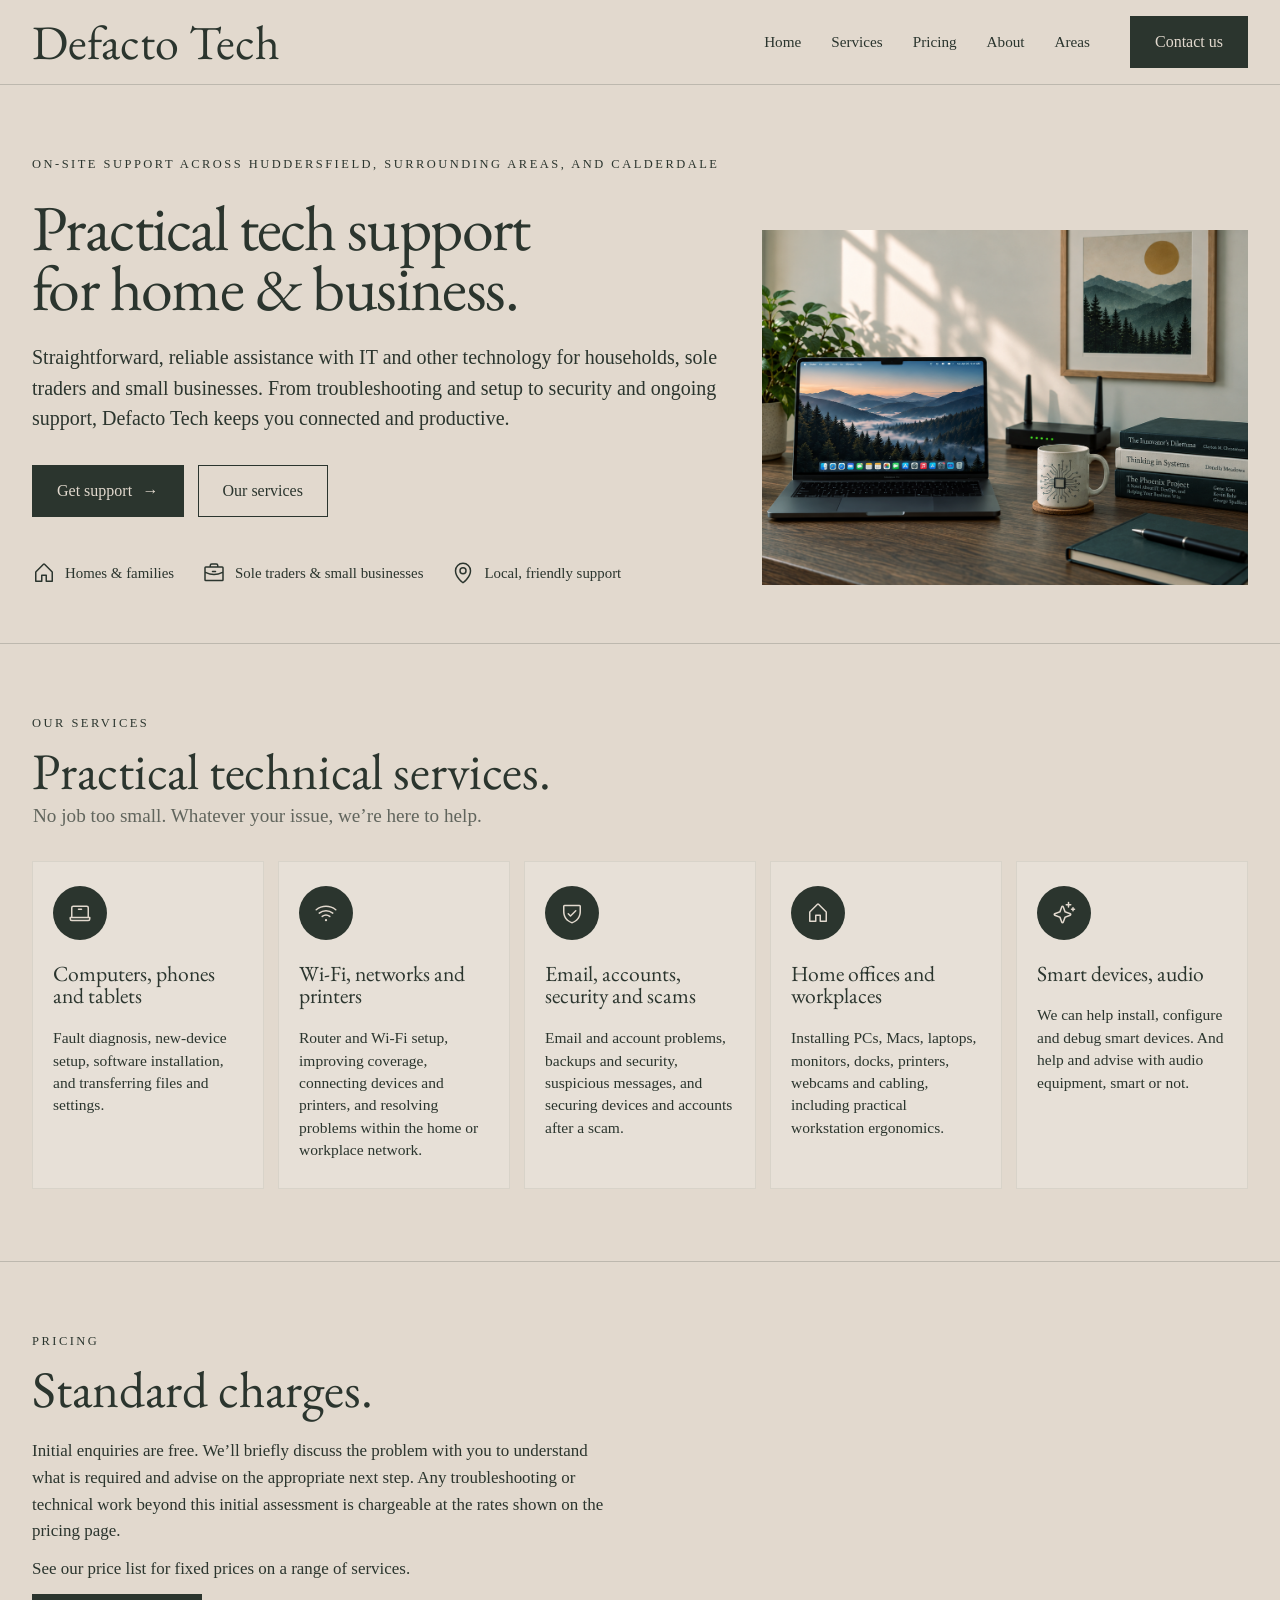
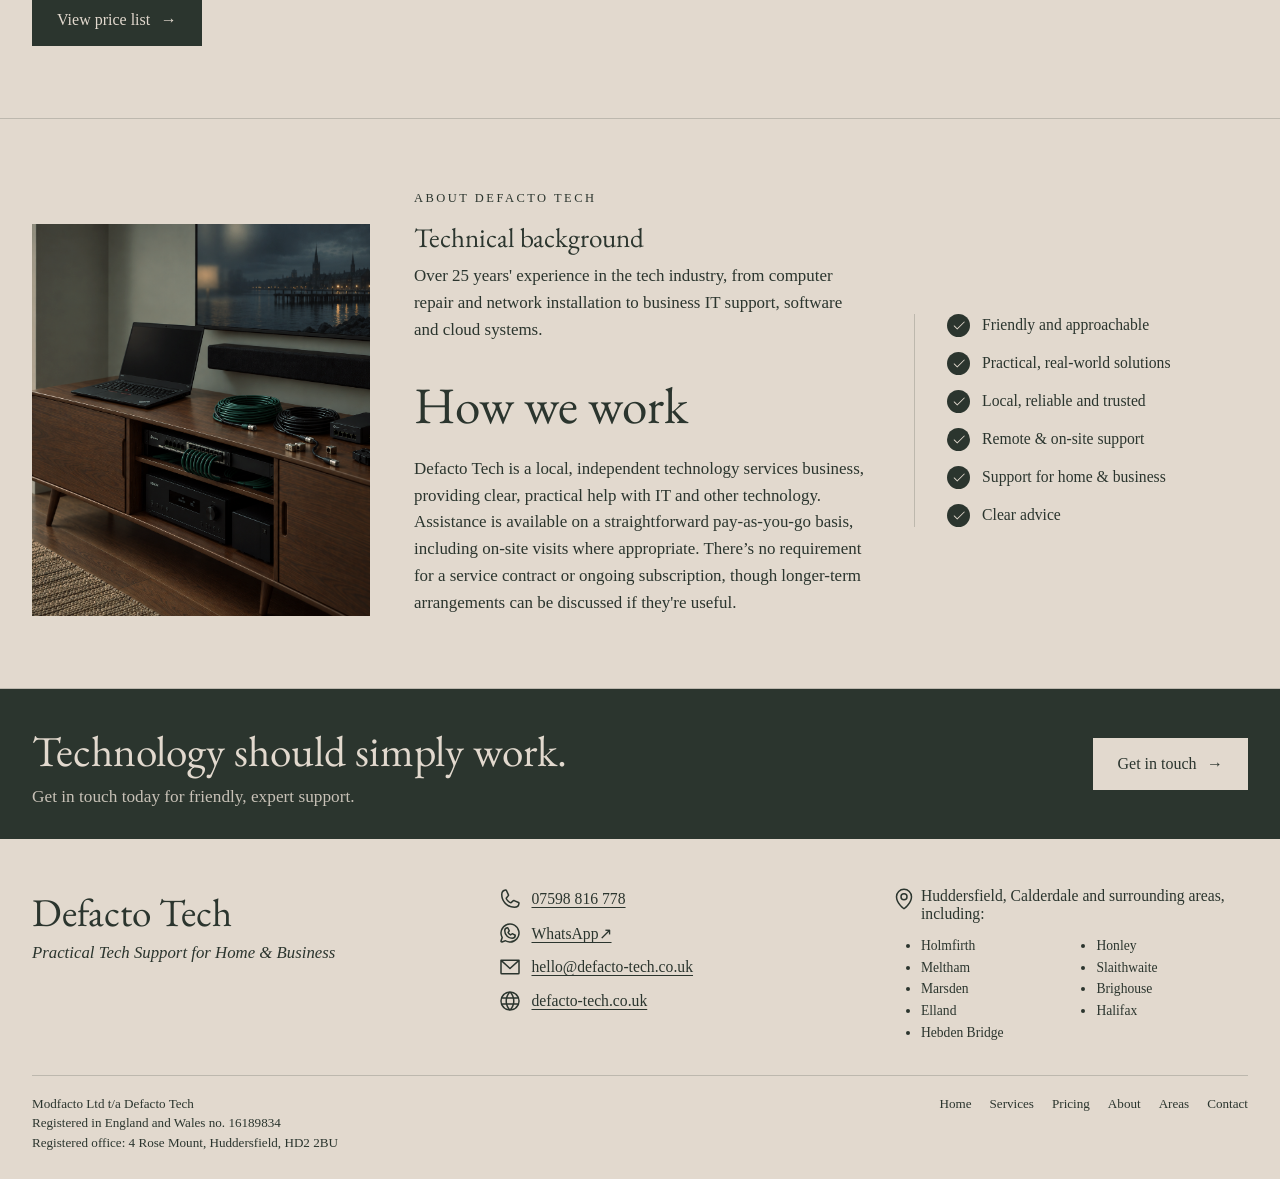
==== commit e910017c: "Remove hourly pricing table from main page" ====
--- a/index.html
+++ b/index.html
@@ -112,37 +112,11 @@
                             and advise on the appropriate next step. Any
                             troubleshooting or technical work beyond this
                             initial assessment is chargeable at the rates
-                            shown.</p>
-                            <p>We can provide remote assistance to existing
-                            customers at the lower rate shown where
-                            appropriate.</p>
+                            shown on the pricing page.</p>
                             <p>See our price list for fixed prices on a range
                             of services.</p>
                             <p><a class="btn primary" href="price-list.html">View price list<span class="arrow" aria-hidden="true">→</span></a></p>
                         </div>
-                        <dl class="pricing-rates">
-                            <div class="pricing-rate">
-                                <dt>
-                                    <span class="pricing-rate-title">Standard visit</span>
-                                    <span class="pricing-rate-note">Including the first hour</span>
-                                </dt>
-                                <dd>£45</dd>
-                            </div>
-                            <div class="pricing-rate">
-                                <dt>
-                                    <span class="pricing-rate-title">Additional time</span>
-                                    <span class="pricing-rate-note">Per 30 minutes</span>
-                                </dt>
-                                <dd>£20</dd>
-                            </div>
-                            <div class="pricing-rate">
-                                <dt>
-                                    <span class="pricing-rate-title">Remote assistance</span>
-                                    <span class="pricing-rate-note">Existing customers: per 30 minutes</span>
-                                </dt>
-                                <dd>£15</dd>
-                            </div>
-                        </dl>
                     </div>
                 </div>
             </section>
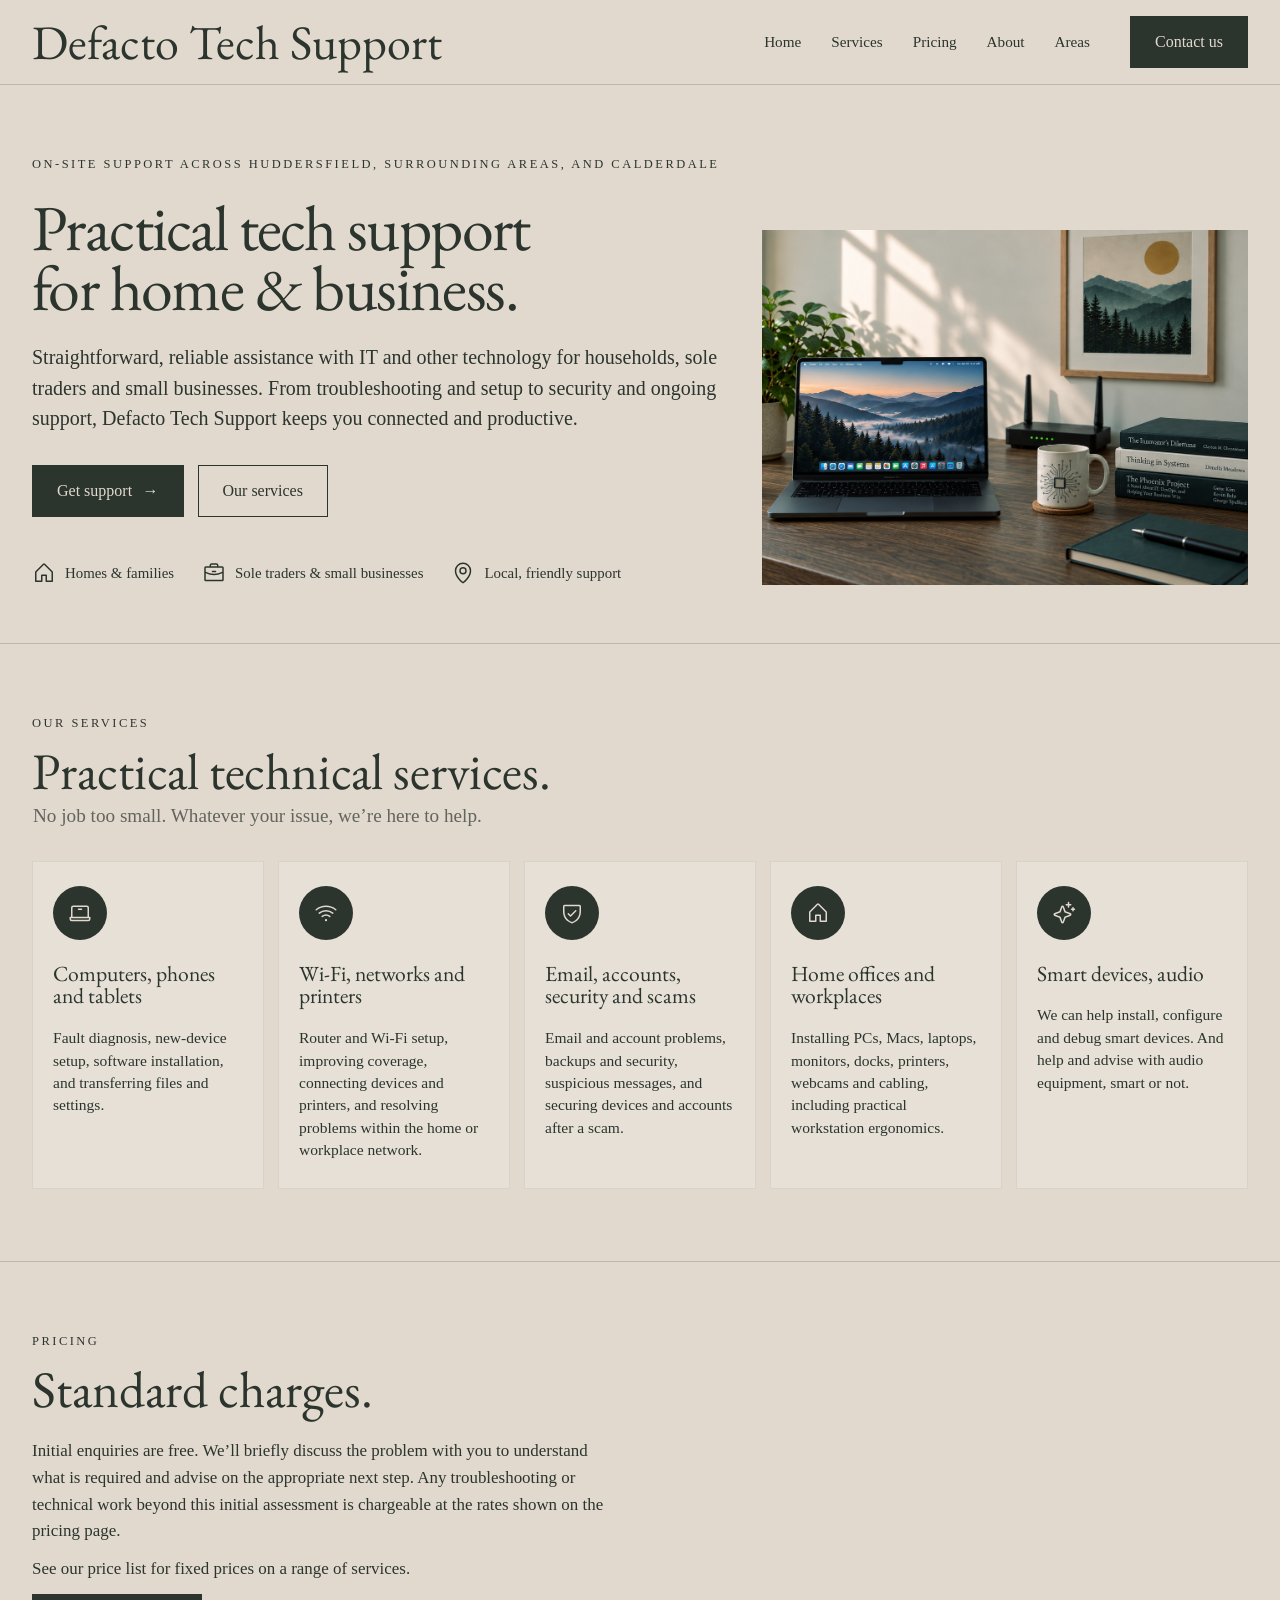
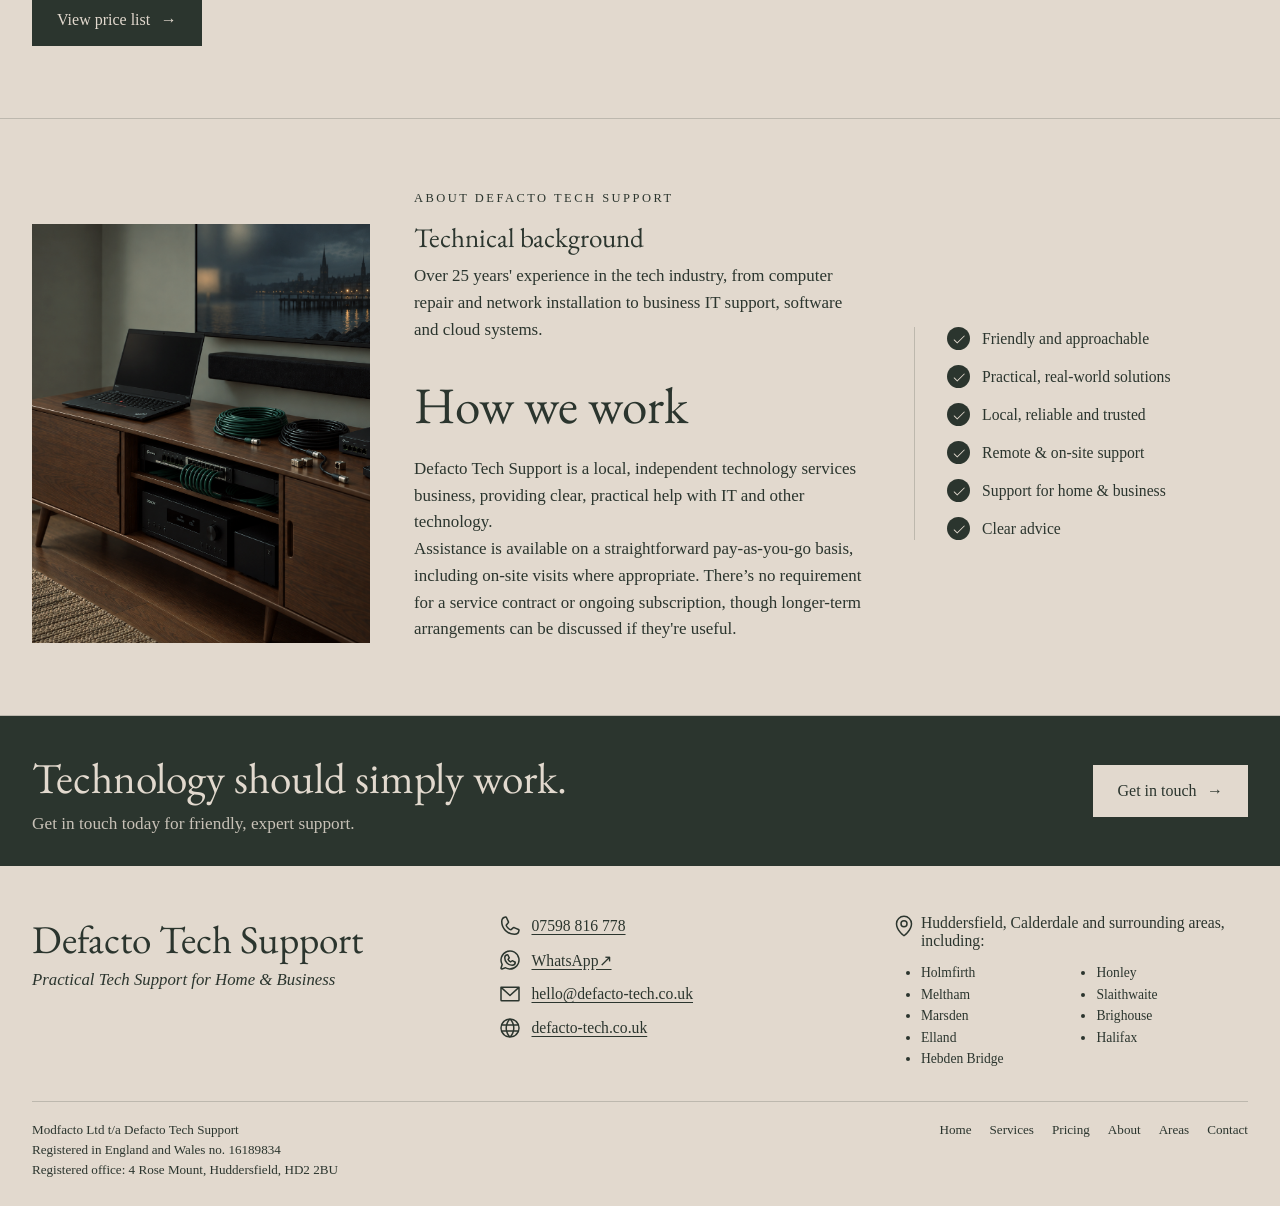
==== commit 57da0ec9: "Add Support to title" ====
--- a/index.html
+++ b/index.html
@@ -3,13 +3,13 @@
 <head>
     <meta charset="utf-8">
     <meta name="viewport" content="width=device-width, initial-scale=1">
-    <title>Defacto Tech - Practical Tech Support for Home &amp; Business</title>
+    <title>Defacto Tech Support - Practical Tech Support for Home &amp; Business</title>
     <link rel="stylesheet" href="css/site.css">
 </head>
 <body>
 <header class="site-header">
             <div class="wrap header-inner">
-                <a class="brand" href="index.html">Defacto Tech</a>
+                <a class="brand" href="index.html">Defacto Tech Support</a>
                 <nav aria-label="Primary">
                     <a href="index.html">Home</a><a href="index.html#services">Services</a><a href="index.html#pricing">Pricing</a><a href="index.html#about">About</a><a href="#areas">Areas</a>
                 </nav>
@@ -26,8 +26,8 @@
                         <p>Straightforward, reliable assistance with IT and
                         other technology for households, sole traders and small
                         businesses. From troubleshooting and setup to security
-                        and ongoing support, Defacto Tech keeps you connected
-                        and productive.</p>
+                        and ongoing support, Defacto Tech Support keeps you
+                        connected and productive.</p>
                         <div class="hero-actions">
                             <a class="btn primary" href="#contact">Get support<span class="arrow" aria-hidden="true">→</span></a>
                             <a class="btn" href="#services">Our services</a>
@@ -124,7 +124,7 @@
             <section class="section about" id="about">
                 <div class="wrap about-grid">
                     <img class="about-image" src="defacto-about.png" alt="Desk with laptop, mug and notebook">
-                    <div class="eyebrow">About Defacto Tech</div>
+                    <div class="eyebrow">About Defacto Tech Support</div>
                     <div class="about-copy">
                         <div class="about-experience">
                             <h2 class="display">Technical background</h2>
@@ -135,9 +135,9 @@
                         <h2 class="display">
                             How we work
                         </h2>
-                        <p> Defacto Tech is a local, independent technology
-                        services business, providing clear, practical help with
-                        IT and other technology.</p>
+                        <p> Defacto Tech Support is a local, independent
+                        technology services business, providing clear, practical
+                        help with IT and other technology.</p>
 
                         <p> Assistance is available on a straightforward
                         pay-as-you-go basis, including on-site visits where
@@ -168,7 +168,9 @@
             <div class="wrap">
                 <div class="footer-top">
                     <div>
-                        <div class="display footer-brand p-name">Defacto Tech</div>
+                        <div class="display footer-brand p-name">
+                            Defacto Tech Support
+                        </div>
                         <div class="footer-tagline">
                             Practical Tech Support for Home &amp; Business
                         </div>
@@ -206,7 +208,7 @@
                 <hr class="footer-rule">
                 <div class="footer-bottom">
                     <div>
-                        Modfacto Ltd t/a Defacto Tech<br>
+                        Modfacto Ltd t/a Defacto Tech Support<br>
                         Registered in England and Wales no. 16189834<br>
                         Registered office: 4 Rose Mount, Huddersfield, HD2 2BU
                     </div>
